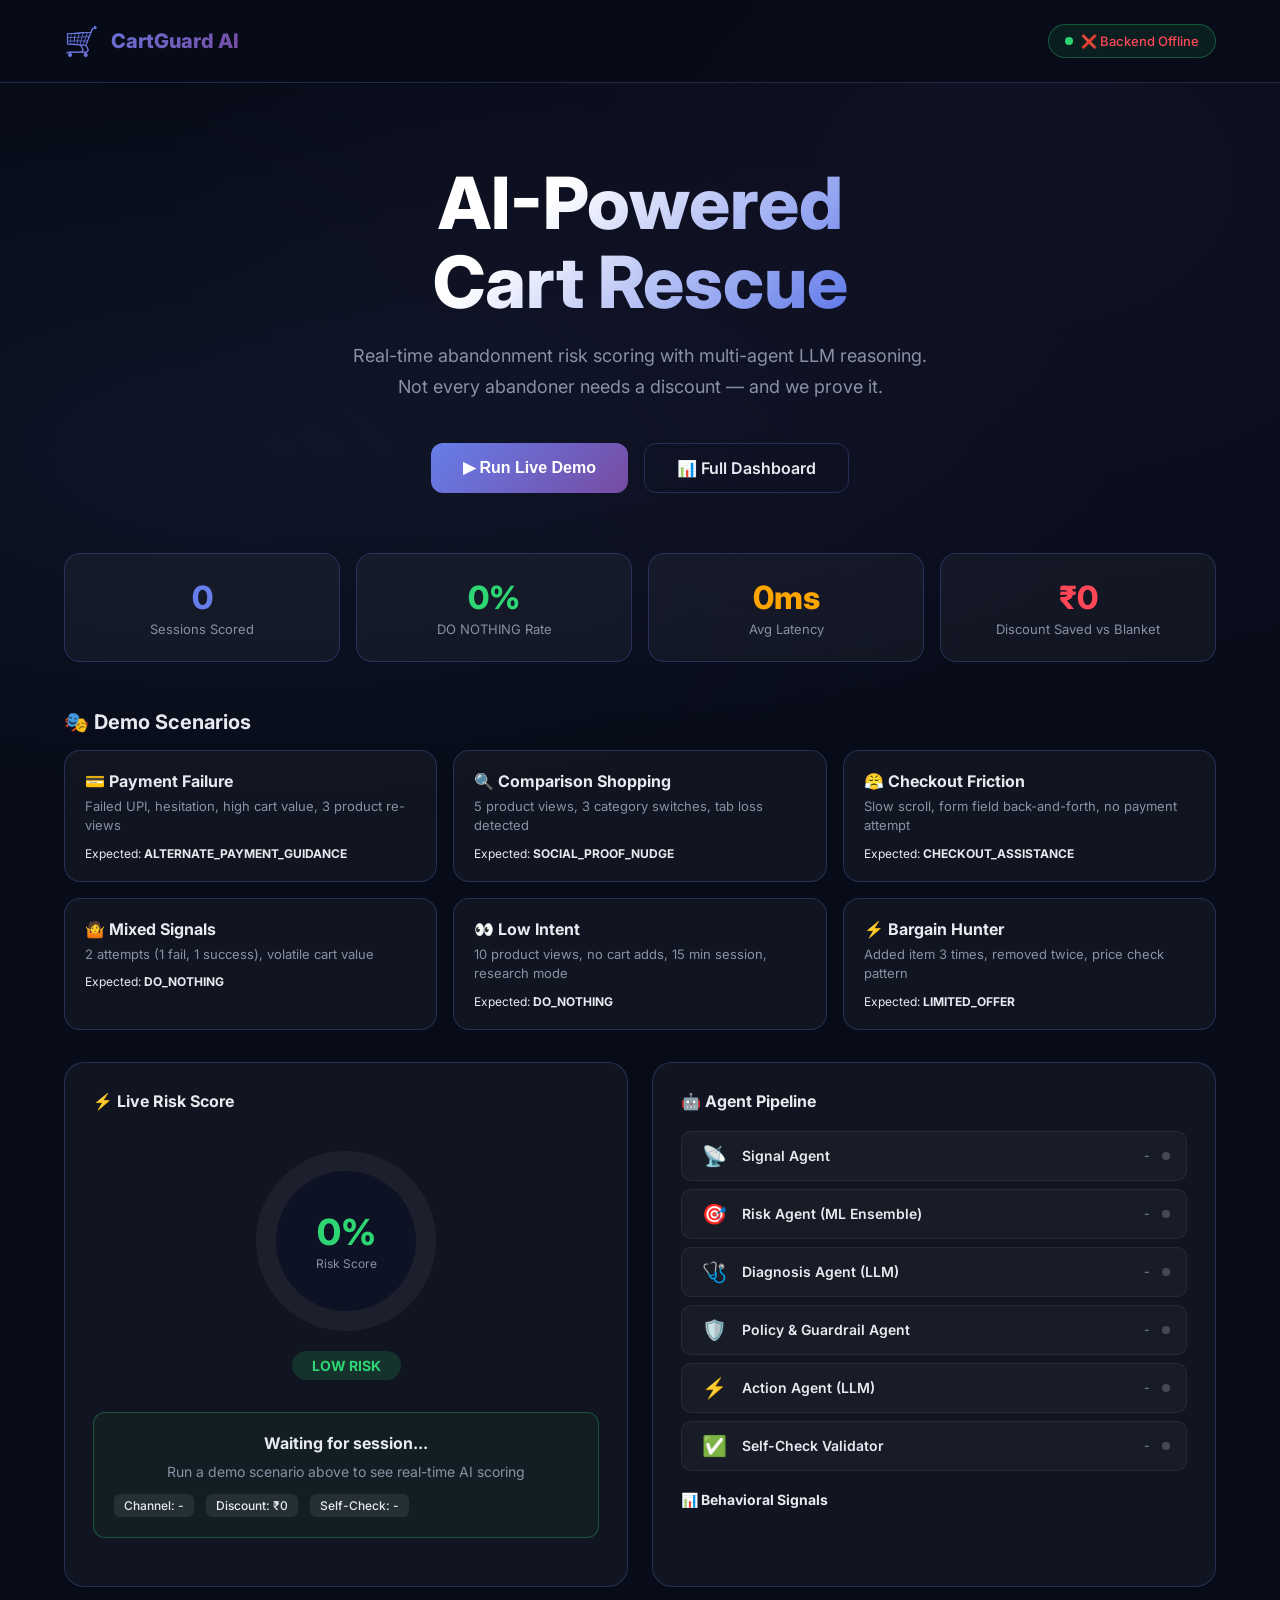
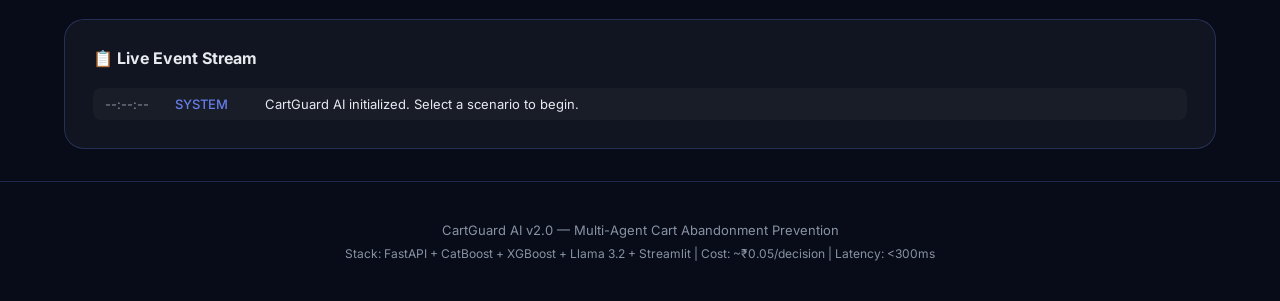
==== frontend/index.html @ f3413287 "basic push" ====
<!DOCTYPE html>
<html lang="en">
<head>
  <meta charset="UTF-8" />
  <meta name="viewport" content="width=device-width, initial-scale=1.0" />
  <title>CartGuard AI — Browser SDK Demo</title>
  <meta name="description" content="CartGuard AI real-time cart abandonment prevention with behavioral tracking" />
  <link href="https://fonts.googleapis.com/css2?family=Inter:wght@300;400;500;600;700;800&display=swap" rel="stylesheet" />
  <style>
    *, *::before, *::after { box-sizing: border-box; margin: 0; padding: 0; }

    :root {
      --bg-dark: #080c18;
      --bg-card: rgba(255,255,255,0.04);
      --border: rgba(102,126,234,0.25);
      --primary: #667eea;
      --secondary: #764ba2;
      --success: #2ed573;
      --warning: #ffa502;
      --danger: #ff4757;
      --text: #e8eaf0;
      --text-muted: #8892a4;
    }

    body {
      font-family: 'Inter', sans-serif;
      background: var(--bg-dark);
      color: var(--text);
      min-height: 100vh;
      overflow-x: hidden;
    }

    /* Animated gradient background */
    body::before {
      content: '';
      position: fixed; top: 0; left: 0; right: 0; bottom: 0;
      background: radial-gradient(ellipse at 20% 50%, rgba(102,126,234,0.08) 0%, transparent 60%),
                  radial-gradient(ellipse at 80% 20%, rgba(118,75,162,0.08) 0%, transparent 60%);
      pointer-events: none; z-index: 0;
    }

    .container { max-width: 1200px; margin: 0 auto; padding: 0 24px; position: relative; z-index: 1; }

    /* Header */
    header {
      padding: 24px 0;
      border-bottom: 1px solid var(--border);
      backdrop-filter: blur(10px);
      position: sticky; top: 0; z-index: 100;
      background: rgba(8,12,24,0.9);
    }
    .header-inner {
      display: flex; align-items: center; justify-content: space-between;
    }
    .logo {
      display: flex; align-items: center; gap: 12px;
      font-size: 20px; font-weight: 800;
      background: linear-gradient(135deg, var(--primary), var(--secondary));
      -webkit-background-clip: text; -webkit-text-fill-color: transparent;
    }
    .logo-icon { font-size: 28px; }
    .status-badge {
      display: flex; align-items: center; gap: 8px;
      padding: 8px 16px; border-radius: 20px;
      background: rgba(46,213,115,0.1); border: 1px solid rgba(46,213,115,0.3);
      font-size: 13px; color: var(--success); font-weight: 500;
    }
    .status-dot {
      width: 8px; height: 8px; border-radius: 50%;
      background: var(--success);
      animation: pulse 2s infinite;
    }
    @keyframes pulse {
      0%, 100% { opacity: 1; transform: scale(1); }
      50% { opacity: 0.5; transform: scale(1.3); }
    }

    /* Hero */
    .hero {
      text-align: center; padding: 80px 0 60px;
    }
    .hero h1 {
      font-size: clamp(36px, 6vw, 72px);
      font-weight: 800; line-height: 1.1;
      background: linear-gradient(135deg, #fff 40%, var(--primary) 70%, var(--secondary));
      -webkit-background-clip: text; -webkit-text-fill-color: transparent;
      margin-bottom: 20px;
    }
    .hero p {
      font-size: 18px; color: var(--text-muted);
      max-width: 600px; margin: 0 auto 40px; line-height: 1.7;
    }
    .hero-cta {
      display: flex; gap: 16px; justify-content: center; flex-wrap: wrap;
    }
    .btn-primary {
      padding: 14px 32px; border-radius: 12px; border: none; cursor: pointer;
      background: linear-gradient(135deg, var(--primary), var(--secondary));
      color: white; font-size: 16px; font-weight: 600;
      transition: all 0.3s; text-decoration: none; display: inline-flex; align-items: center; gap: 8px;
    }
    .btn-primary:hover { transform: translateY(-2px); box-shadow: 0 12px 40px rgba(102,126,234,0.4); }
    .btn-secondary {
      padding: 14px 32px; border-radius: 12px;
      border: 1px solid var(--border); background: transparent;
      color: var(--text); font-size: 16px; font-weight: 600; cursor: pointer;
      transition: all 0.3s; text-decoration: none; display: inline-flex; align-items: center; gap: 8px;
    }
    .btn-secondary:hover { border-color: var(--primary); background: rgba(102,126,234,0.1); }

    /* Stats row */
    .stats-row {
      display: grid; grid-template-columns: repeat(4, 1fr); gap: 16px;
      margin-bottom: 48px;
    }
    .stat-card {
      background: var(--bg-card); border: 1px solid var(--border);
      border-radius: 16px; padding: 24px; text-align: center;
      transition: all 0.3s;
    }
    .stat-card:hover { border-color: var(--primary); transform: translateY(-4px); }
    .stat-value { font-size: 32px; font-weight: 800; margin-bottom: 4px; }
    .stat-label { font-size: 13px; color: var(--text-muted); }
    .stat-primary { color: var(--primary); }
    .stat-success { color: var(--success); }
    .stat-warning { color: var(--warning); }
    .stat-danger { color: var(--danger); }

    /* Main grid */
    .main-grid {
      display: grid; grid-template-columns: 1fr 1fr; gap: 24px;
      margin-bottom: 32px;
    }

    /* Card */
    .card {
      background: var(--bg-card); border: 1px solid var(--border);
      border-radius: 20px; padding: 28px;
    }
    .card-title {
      font-size: 16px; font-weight: 700; margin-bottom: 20px;
      display: flex; align-items: center; gap: 8px;
    }

    /* Session simulator */
    .sim-controls { display: flex; flex-direction: column; gap: 14px; }
    .sim-row { display: flex; align-items: center; gap: 12px; }
    .sim-label { font-size: 13px; color: var(--text-muted); min-width: 160px; }
    .sim-input {
      flex: 1; padding: 8px 12px; border-radius: 8px;
      background: rgba(255,255,255,0.06); border: 1px solid var(--border);
      color: var(--text); font-size: 14px; outline: none;
      transition: border-color 0.2s;
    }
    .sim-input:focus { border-color: var(--primary); }
    .sim-slider { flex: 1; accent-color: var(--primary); }

    /* Risk gauge */
    .risk-gauge-container { text-align: center; padding: 20px 0; }
    .gauge-ring {
      width: 180px; height: 180px; border-radius: 50%;
      background: conic-gradient(var(--primary) 0% var(--risk-pct, 0%), rgba(255,255,255,0.05) var(--risk-pct, 0%) 100%);
      display: flex; align-items: center; justify-content: center;
      margin: 0 auto 20px;
      transition: all 0.6s ease;
      position: relative;
    }
    .gauge-inner {
      width: 140px; height: 140px; border-radius: 50%;
      background: #0d1224;
      display: flex; flex-direction: column; align-items: center; justify-content: center;
    }
    .gauge-value { font-size: 36px; font-weight: 800; }
    .gauge-label { font-size: 12px; color: var(--text-muted); margin-top: 2px; }
    .risk-level-badge {
      display: inline-block; padding: 6px 20px; border-radius: 20px;
      font-weight: 700; font-size: 14px; margin-bottom: 16px;
    }

    /* Action card */
    .action-card {
      border-radius: 12px; padding: 20px; margin-top: 16px;
      border: 1px solid;
      transition: all 0.4s;
    }
    .action-title { font-weight: 700; font-size: 16px; margin-bottom: 8px; }
    .action-message {
      font-size: 14px; color: var(--text-muted); line-height: 1.5;
      margin-bottom: 12px;
    }
    .action-meta { display: flex; gap: 12px; flex-wrap: wrap; }
    .tag {
      padding: 4px 10px; border-radius: 6px;
      background: rgba(255,255,255,0.08);
      font-size: 12px; font-weight: 500;
    }

    /* Agent pipeline */
    .pipeline { display: flex; flex-direction: column; gap: 8px; }
    .agent-step {
      display: flex; align-items: center; gap: 12px; padding: 12px 16px;
      border-radius: 10px; background: rgba(255,255,255,0.03);
      border: 1px solid rgba(255,255,255,0.06);
      transition: all 0.3s;
    }
    .agent-step.active { border-color: var(--primary); background: rgba(102,126,234,0.08); }
    .agent-step.done { border-color: rgba(46,213,115,0.3); background: rgba(46,213,115,0.05); }
    .agent-icon { font-size: 20px; width: 32px; text-align: center; }
    .agent-name { font-weight: 600; font-size: 14px; flex: 1; }
    .agent-latency { font-size: 12px; color: var(--text-muted); }
    .agent-status { width: 8px; height: 8px; border-radius: 50%; background: rgba(255,255,255,0.2); }
    .agent-status.active { background: var(--warning); animation: pulse 0.8s infinite; }
    .agent-status.done { background: var(--success); }

    /* Signals grid */
    .signals-grid { display: grid; grid-template-columns: 1fr 1fr; gap: 12px; }
    .signal-item { }
    .signal-name { font-size: 12px; color: var(--text-muted); margin-bottom: 4px; }
    .signal-bar-bg { height: 6px; border-radius: 3px; background: rgba(255,255,255,0.06); }
    .signal-bar { height: 6px; border-radius: 3px; transition: width 0.6s ease; }
    .signal-value { font-size: 12px; font-weight: 600; margin-top: 3px; text-align: right; }

    /* Live events */
    .events-list { max-height: 200px; overflow-y: auto; display: flex; flex-direction: column; gap: 6px; }
    .event-item {
      display: flex; gap: 10px; padding: 8px 12px;
      border-radius: 8px; background: rgba(255,255,255,0.03);
      font-size: 13px; animation: slideIn 0.3s ease;
    }
    @keyframes slideIn { from { opacity: 0; transform: translateX(-10px); } to { opacity: 1; } }
    .event-time { color: var(--text-muted); min-width: 60px; }
    .event-type { color: var(--primary); font-weight: 500; min-width: 80px; }

    /* Architecture diagram */
    .arch-diagram { background: rgba(255,255,255,0.02); border-radius: 12px; padding: 20px; }
    .arch-flow { display: flex; flex-direction: column; gap: 4px; }
    .arch-step {
      display: flex; align-items: center; gap: 8px;
      padding: 8px 12px; border-radius: 8px;
      font-size: 13px;
    }
    .arch-arrow { color: var(--primary); font-weight: 700; }

    /* Scenarios */
    .scenarios-grid { display: grid; grid-template-columns: repeat(3, 1fr); gap: 16px; margin-bottom: 32px; }
    .scenario-card {
      background: var(--bg-card); border: 1px solid var(--border);
      border-radius: 16px; padding: 20px; cursor: pointer;
      transition: all 0.3s;
    }
    .scenario-card:hover { border-color: var(--primary); transform: translateY(-4px); }
    .scenario-card.selected { border-color: var(--primary); background: rgba(102,126,234,0.1); }
    .scenario-name { font-weight: 700; margin-bottom: 6px; }
    .scenario-desc { font-size: 13px; color: var(--text-muted); line-height: 1.5; }
    .scenario-expected { margin-top: 10px; font-size: 12px; }

    /* Footer */
    footer {
      text-align: center; padding: 40px 0;
      color: var(--text-muted); font-size: 13px;
      border-top: 1px solid var(--border);
    }

    @media (max-width: 768px) {
      .main-grid { grid-template-columns: 1fr; }
      .stats-row { grid-template-columns: repeat(2, 1fr); }
      .scenarios-grid { grid-template-columns: 1fr; }
    }
  </style>
</head>
<body>

<header>
  <div class="container">
    <div class="header-inner">
      <div class="logo">
        <span class="logo-icon">🛒</span>
        CartGuard AI
      </div>
      <div class="status-badge">
        <div class="status-dot"></div>
        <span id="connectionStatus">Connecting...</span>
      </div>
    </div>
  </div>
</header>

<main class="container">

  <!-- Hero -->
  <section class="hero">
    <h1>AI-Powered<br/>Cart Rescue</h1>
    <p>Real-time abandonment risk scoring with multi-agent LLM reasoning. Not every abandoner needs a discount — and we prove it.</p>
    <div class="hero-cta">
      <button class="btn-primary" onclick="runScenario('payment_failure')">
        ▶ Run Live Demo
      </button>
      <a href="http://localhost:8501" class="btn-secondary" target="_blank">
        📊 Full Dashboard
      </a>
    </div>
  </section>

  <!-- Stats -->
  <div class="stats-row">
    <div class="stat-card">
      <div class="stat-value stat-primary" id="statTotalSessions">0</div>
      <div class="stat-label">Sessions Scored</div>
    </div>
    <div class="stat-card">
      <div class="stat-value stat-success" id="statDoNothing">0%</div>
      <div class="stat-label">DO NOTHING Rate</div>
    </div>
    <div class="stat-card">
      <div class="stat-value stat-warning" id="statAvgLatency">0ms</div>
      <div class="stat-label">Avg Latency</div>
    </div>
    <div class="stat-card">
      <div class="stat-value stat-danger" id="statDiscountSaved">₹0</div>
      <div class="stat-label">Discount Saved vs Blanket</div>
    </div>
  </div>

  <!-- Scenarios -->
  <h2 style="font-size:20px;font-weight:700;margin-bottom:16px;">🎭 Demo Scenarios</h2>
  <div class="scenarios-grid">
    <div class="scenario-card" onclick="runScenario('payment_failure')" id="sc_payment_failure">
      <div class="scenario-name">💳 Payment Failure</div>
      <div class="scenario-desc">Failed UPI, hesitation, high cart value, 3 product re-views</div>
      <div class="scenario-expected">Expected: <strong>ALTERNATE_PAYMENT_GUIDANCE</strong></div>
    </div>
    <div class="scenario-card" onclick="runScenario('comparison_shopping')" id="sc_comparison_shopping">
      <div class="scenario-name">🔍 Comparison Shopping</div>
      <div class="scenario-desc">5 product views, 3 category switches, tab loss detected</div>
      <div class="scenario-expected">Expected: <strong>SOCIAL_PROOF_NUDGE</strong></div>
    </div>
    <div class="scenario-card" onclick="runScenario('friction_abandonment')" id="sc_friction_abandonment">
      <div class="scenario-name">😤 Checkout Friction</div>
      <div class="scenario-desc">Slow scroll, form field back-and-forth, no payment attempt</div>
      <div class="scenario-expected">Expected: <strong>CHECKOUT_ASSISTANCE</strong></div>
    </div>
    <div class="scenario-card" onclick="runScenario('mixed_signals')" id="sc_mixed_signals">
      <div class="scenario-name">🤷 Mixed Signals</div>
      <div class="scenario-desc">2 attempts (1 fail, 1 success), volatile cart value</div>
      <div class="scenario-expected">Expected: <strong>DO_NOTHING</strong></div>
    </div>
    <div class="scenario-card" onclick="runScenario('low_intent')" id="sc_low_intent">
      <div class="scenario-name">👀 Low Intent</div>
      <div class="scenario-desc">10 product views, no cart adds, 15 min session, research mode</div>
      <div class="scenario-expected">Expected: <strong>DO_NOTHING</strong></div>
    </div>
    <div class="scenario-card" onclick="runScenario('urgent_bargain_hunter')" id="sc_urgent_bargain_hunter">
      <div class="scenario-name">⚡ Bargain Hunter</div>
      <div class="scenario-desc">Added item 3 times, removed twice, price check pattern</div>
      <div class="scenario-expected">Expected: <strong>LIMITED_OFFER</strong></div>
    </div>
  </div>

  <!-- Main grid -->
  <div class="main-grid">

    <!-- Left: Risk Score -->
    <div class="card">
      <div class="card-title">⚡ Live Risk Score</div>
      <div class="risk-gauge-container">
        <div class="gauge-ring" id="gaugeRing" style="--risk-pct: 0%">
          <div class="gauge-inner">
            <div class="gauge-value" id="gaugeValue" style="color:#2ed573">0%</div>
            <div class="gauge-label">Risk Score</div>
          </div>
        </div>
        <div class="risk-level-badge" id="riskBadge" style="background:rgba(46,213,115,0.15);border-color:rgba(46,213,115,0.4);color:#2ed573">
          LOW RISK
        </div>
        
        <!-- Action result -->
        <div class="action-card" id="actionCard" style="border-color:rgba(46,213,115,0.3);background:rgba(46,213,115,0.05);">
          <div class="action-title" id="actionType">Waiting for session...</div>
          <div class="action-message" id="actionMessage">Run a demo scenario above to see real-time AI scoring</div>
          <div class="action-meta">
            <span class="tag" id="actionChannel">Channel: -</span>
            <span class="tag" id="actionDiscount">Discount: ₹0</span>
            <span class="tag" id="actionSelfCheck">Self-Check: -</span>
          </div>
        </div>
      </div>
    </div>

    <!-- Right: Agent Pipeline -->
    <div class="card">
      <div class="card-title">🤖 Agent Pipeline</div>
      <div class="pipeline" id="agentPipeline">
        <div class="agent-step" id="step_signal">
          <div class="agent-icon">📡</div>
          <div class="agent-name">Signal Agent</div>
          <div class="agent-latency" id="lat_signal">-</div>
          <div class="agent-status" id="status_signal"></div>
        </div>
        <div class="agent-step" id="step_risk">
          <div class="agent-icon">🎯</div>
          <div class="agent-name">Risk Agent (ML Ensemble)</div>
          <div class="agent-latency" id="lat_risk">-</div>
          <div class="agent-status" id="status_risk"></div>
        </div>
        <div class="agent-step" id="step_diagnosis">
          <div class="agent-icon">🩺</div>
          <div class="agent-name">Diagnosis Agent (LLM)</div>
          <div class="agent-latency" id="lat_diagnosis">-</div>
          <div class="agent-status" id="status_diagnosis"></div>
        </div>
        <div class="agent-step" id="step_policy">
          <div class="agent-icon">🛡️</div>
          <div class="agent-name">Policy & Guardrail Agent</div>
          <div class="agent-latency" id="lat_policy">-</div>
          <div class="agent-status" id="status_policy"></div>
        </div>
        <div class="agent-step" id="step_action">
          <div class="agent-icon">⚡</div>
          <div class="agent-name">Action Agent (LLM)</div>
          <div class="agent-latency" id="lat_action">-</div>
          <div class="agent-status" id="status_action"></div>
        </div>
        <div class="agent-step" id="step_selfcheck">
          <div class="agent-icon">✅</div>
          <div class="agent-name">Self-Check Validator</div>
          <div class="agent-latency" id="lat_selfcheck">-</div>
          <div class="agent-status" id="status_selfcheck"></div>
        </div>
      </div>

      <div style="margin-top:20px;">
        <div class="card-title" style="font-size:14px;">📊 Behavioral Signals</div>
        <div class="signals-grid" id="signalsGrid">
          <!-- Populated by JS -->
        </div>
      </div>
    </div>

  </div>

  <!-- Live Events Log -->
  <div class="card" style="margin-bottom:32px;">
    <div class="card-title">📋 Live Event Stream</div>
    <div class="events-list" id="eventsList">
      <div class="event-item">
        <span class="event-time">--:--:--</span>
        <span class="event-type">SYSTEM</span>
        <span>CartGuard AI initialized. Select a scenario to begin.</span>
      </div>
    </div>
  </div>

</main>

<footer>
  <div class="container">
    <p>CartGuard AI v2.0 — Multi-Agent Cart Abandonment Prevention</p>
    <p style="margin-top:8px;font-size:12px;">
      Stack: FastAPI + CatBoost + XGBoost + Llama 3.2 + Streamlit | Cost: ~₹0.05/decision | Latency: &lt;300ms
    </p>
  </div>
</footer>

<script>
const API_BASE = 'http://localhost:8000';
let totalSessions = 0, doNothingCount = 0, totalLatency = 0, discountSaved = 0;

// Connection check
async function checkConnection() {
  try {
    const r = await fetch(`${API_BASE}/health`, { signal: AbortSignal.timeout(3000) });
    if (r.ok) {
      document.getElementById('connectionStatus').textContent = '✅ Backend Connected';
    }
  } catch {
    document.getElementById('connectionStatus').textContent = '❌ Backend Offline';
    document.getElementById('connectionStatus').style.color = '#ff4757';
  }
}
checkConnection();

// Scenario runner
async function runScenario(name) {
  // Highlight selected
  document.querySelectorAll('.scenario-card').forEach(c => c.classList.remove('selected'));
  const card = document.getElementById(`sc_${name}`);
  if (card) card.classList.add('selected');

  logEvent('SCENARIO', `Starting: ${name}`);
  resetPipeline();

  try {
    // Animate pipeline steps
    const agents = ['signal', 'risk', 'diagnosis', 'policy', 'action', 'selfcheck'];
    
    // Start all as "loading"
    agents.forEach(a => setAgentStatus(a, 'active'));

    const start = Date.now();
    const res = await fetch(`${API_BASE}/api/v1/demo/run/${name}`, { method: 'POST' });
    const data = await res.json();
    const elapsed = Date.now() - start;

    const result = data.result;
    
    // Update agent statuses with latencies
    const agentLatencies = result?.metrics?.agent_latencies || {};
    const agentMap = {
      signal: 'SignalAgent',
      risk: 'RiskAgent',
      diagnosis: 'DiagnosisAgent',
      policy: 'PolicyAgent',
      action: 'ActionAgent',
      selfcheck: 'SelfCheckAgent',
    };
    agents.forEach(a => {
      const lat = agentLatencies[agentMap[a]];
      document.getElementById(`lat_${a}`).textContent = lat ? `${lat.toFixed(0)}ms` : '~';
      setAgentStatus(a, 'done');
    });

    // Update risk gauge
    const riskScore = result.risk_score || 0;
    updateRiskGauge(riskScore, result.risk_level);

    // Update action
    const action = result.action || {};
    updateActionCard(action, result);

    // Update signals
    updateSignals(result.signals || {});

    // Update stats
    totalSessions++;
    totalLatency = (totalLatency * (totalSessions - 1) + elapsed) / totalSessions;
    if (action.action_type === 'DO_NOTHING') doNothingCount++;
    const blanket = (result.signals?.cart_value || 1000) * 0.10;
    const actual = action.discount_amount || 0;
    discountSaved += blanket - actual;

    document.getElementById('statTotalSessions').textContent = totalSessions;
    document.getElementById('statDoNothing').textContent = `${Math.round(doNothingCount/totalSessions*100)}%`;
    document.getElementById('statAvgLatency').textContent = `${Math.round(totalLatency)}ms`;
    document.getElementById('statDiscountSaved').textContent = `₹${Math.round(discountSaved)}`;

    logEvent('RESULT', `${result.risk_level} risk | ${result.diagnosis?.root_cause} | → ${action.action_type}`);

  } catch (err) {
    logEvent('ERROR', `Backend not responding: ${err.message}`);
    document.getElementById('actionType').textContent = '❌ Backend Offline';
    document.getElementById('actionMessage').textContent = 'Start the backend: cd backend && python main.py';
  }
}

function updateRiskGauge(score, level) {
  const pct = Math.round(score * 100);
  const el = document.getElementById('gaugeRing');
  const valEl = document.getElementById('gaugeValue');
  const badgeEl = document.getElementById('riskBadge');
  
  const colors = { HIGH: '#ff4757', MEDIUM: '#ffa502', LOW: '#2ed573' };
  const color = colors[level] || '#667eea';
  
  el.style.background = `conic-gradient(${color} 0% ${pct}%, rgba(255,255,255,0.05) ${pct}% 100%)`;
  valEl.textContent = `${pct}%`;
  valEl.style.color = color;
  
  badgeEl.textContent = `${level} RISK`;
  badgeEl.style.color = color;
  badgeEl.style.background = `${color}1a`;
  badgeEl.style.borderColor = `${color}66`;
}

function updateActionCard(action, result) {
  const actionColors = {
    DO_NOTHING: { bg: 'rgba(99,110,114,0.1)', border: 'rgba(99,110,114,0.3)', text: '#636e72' },
    ALTERNATE_PAYMENT_GUIDANCE: { bg: 'rgba(9,132,227,0.1)', border: 'rgba(9,132,227,0.4)', text: '#0984e3' },
    SOCIAL_PROOF_NUDGE: { bg: 'rgba(108,92,231,0.1)', border: 'rgba(108,92,231,0.4)', text: '#6c5ce7' },
    CHECKOUT_ASSISTANCE: { bg: 'rgba(0,184,148,0.1)', border: 'rgba(0,184,148,0.4)', text: '#00b894' },
    LIMITED_OFFER: { bg: 'rgba(225,112,85,0.1)', border: 'rgba(225,112,85,0.4)', text: '#e17055' },
  };
  
  const style = actionColors[action.action_type] || actionColors.DO_NOTHING;
  const card = document.getElementById('actionCard');
  card.style.background = style.bg;
  card.style.borderColor = style.border;
  
  document.getElementById('actionType').textContent = action.action_type || 'DO_NOTHING';
  document.getElementById('actionType').style.color = style.text;
  document.getElementById('actionMessage').textContent = action.message || 
    (action.action_type === 'DO_NOTHING' ? '🚫 No action — this session has low uplift probability.' : '');
  document.getElementById('actionChannel').textContent = `Channel: ${action.channel || 'N/A'}`;
  document.getElementById('actionDiscount').textContent = `Discount: ₹${action.discount_amount || 0}`;
  
  const sc = result.self_check?.status;
  document.getElementById('actionSelfCheck').textContent = `Self-Check: ${sc || '?'}`;
  document.getElementById('actionSelfCheck').style.color = sc === 'PASSED' ? '#2ed573' : '#ff4757';
}

function updateSignals(signals) {
  const signalDefs = [
    { key: 'hesitation_score', label: 'Hesitation', color: '#ff4757' },
    { key: 'price_sensitivity', label: 'Price Sensitivity', color: '#ffa502' },
    { key: 'funnel_friction', label: 'Funnel Friction', color: '#fd9644' },
    { key: 'comparison_intent', label: 'Comparison Intent', color: '#a55eea' },
    { key: 'urgency_score', label: 'Urgency', color: '#2ed573' },
    { key: 'payment_risk', label: 'Payment Risk', color: '#fc5c65' },
  ];
  
  const grid = document.getElementById('signalsGrid');
  grid.innerHTML = signalDefs.map(s => {
    const val = signals[s.key] || 0;
    const pct = (val * 100).toFixed(1);
    return `
      <div class="signal-item">
        <div class="signal-name">${s.label}</div>
        <div class="signal-bar-bg">
          <div class="signal-bar" style="width:${pct}%;background:${s.color}"></div>
        </div>
        <div class="signal-value" style="color:${s.color}">${pct}%</div>
      </div>
    `;
  }).join('');
}

function setAgentStatus(agent, status) {
  const step = document.getElementById(`step_${agent}`);
  const dot = document.getElementById(`status_${agent}`);
  step.className = `agent-step ${status}`;
  dot.className = `agent-status ${status}`;
}

function resetPipeline() {
  ['signal','risk','diagnosis','policy','action','selfcheck'].forEach(a => {
    setAgentStatus(a, '');
    document.getElementById(`lat_${a}`).textContent = '-';
  });
}

function logEvent(type, message) {
  const list = document.getElementById('eventsList');
  const now = new Date().toTimeString().slice(0,8);
  const item = document.createElement('div');
  item.className = 'event-item';
  item.innerHTML = `<span class="event-time">${now}</span><span class="event-type">${type}</span><span>${message}</span>`;
  list.insertBefore(item, list.firstChild);
  if (list.children.length > 20) list.removeChild(list.lastChild);
}
</script>
</body>
</html>
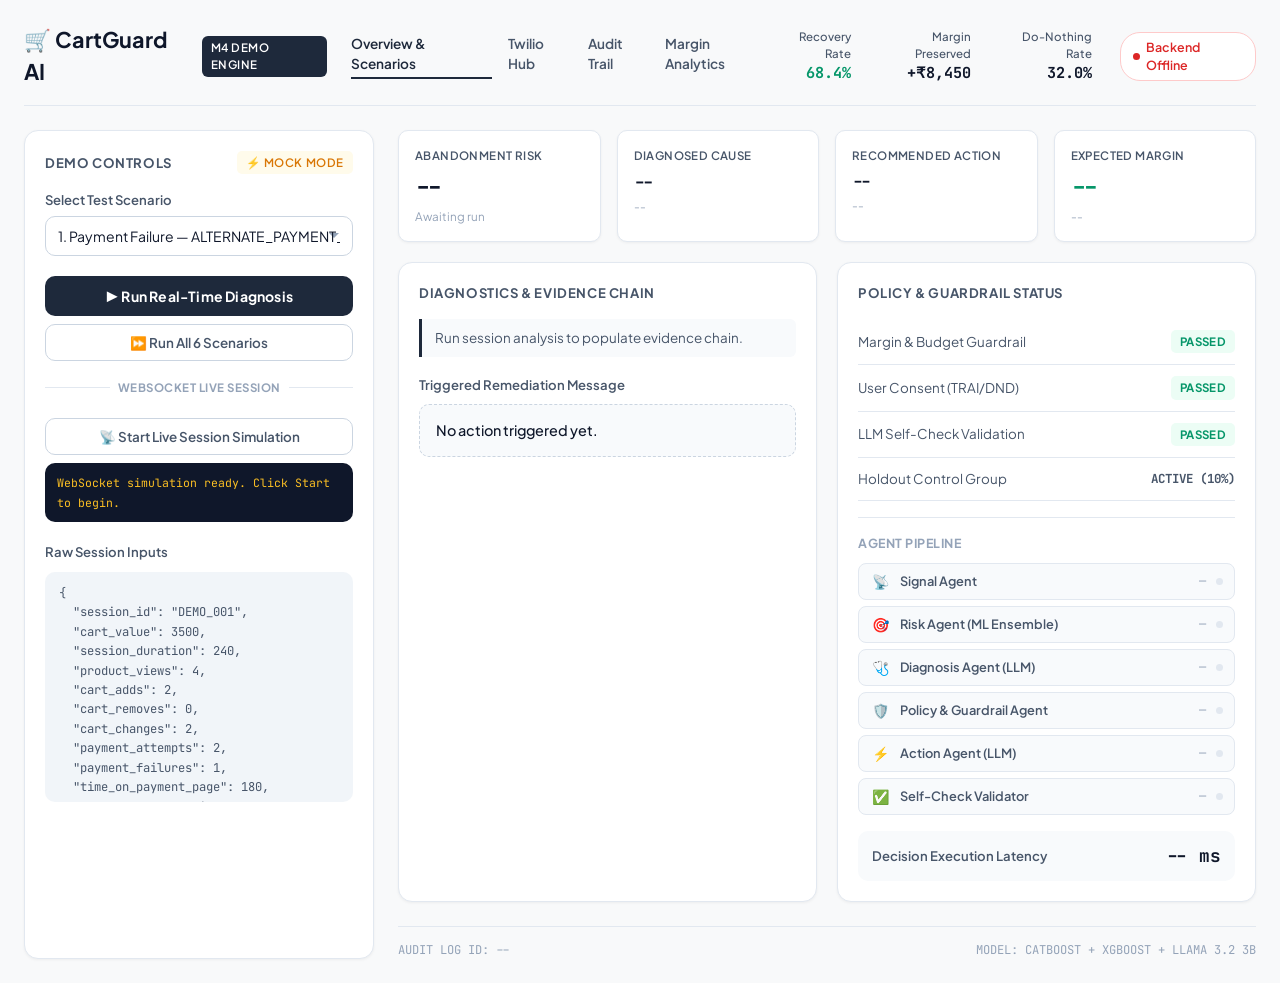
==== commit cbe9ce1a: "5 update" ====
--- a/frontend/index.html
+++ b/frontend/index.html
@@ -1,651 +1,1329 @@
 <!DOCTYPE html>
 <html lang="en">
 <head>
-  <meta charset="UTF-8" />
-  <meta name="viewport" content="width=device-width, initial-scale=1.0" />
-  <title>CartGuard AI — Browser SDK Demo</title>
-  <meta name="description" content="CartGuard AI real-time cart abandonment prevention with behavioral tracking" />
-  <link href="https://fonts.googleapis.com/css2?family=Inter:wght@300;400;500;600;700;800&display=swap" rel="stylesheet" />
-  <style>
-    *, *::before, *::after { box-sizing: border-box; margin: 0; padding: 0; }
-
-    :root {
-      --bg-dark: #080c18;
-      --bg-card: rgba(255,255,255,0.04);
-      --border: rgba(102,126,234,0.25);
-      --primary: #667eea;
-      --secondary: #764ba2;
-      --success: #2ed573;
-      --warning: #ffa502;
-      --danger: #ff4757;
-      --text: #e8eaf0;
-      --text-muted: #8892a4;
-    }
-
-    body {
-      font-family: 'Inter', sans-serif;
-      background: var(--bg-dark);
-      color: var(--text);
-      min-height: 100vh;
-      overflow-x: hidden;
-    }
-
-    /* Animated gradient background */
-    body::before {
-      content: '';
-      position: fixed; top: 0; left: 0; right: 0; bottom: 0;
-      background: radial-gradient(ellipse at 20% 50%, rgba(102,126,234,0.08) 0%, transparent 60%),
-                  radial-gradient(ellipse at 80% 20%, rgba(118,75,162,0.08) 0%, transparent 60%);
-      pointer-events: none; z-index: 0;
-    }
-
-    .container { max-width: 1200px; margin: 0 auto; padding: 0 24px; position: relative; z-index: 1; }
-
-    /* Header */
-    header {
-      padding: 24px 0;
-      border-bottom: 1px solid var(--border);
-      backdrop-filter: blur(10px);
-      position: sticky; top: 0; z-index: 100;
-      background: rgba(8,12,24,0.9);
-    }
-    .header-inner {
-      display: flex; align-items: center; justify-content: space-between;
-    }
-    .logo {
-      display: flex; align-items: center; gap: 12px;
-      font-size: 20px; font-weight: 800;
-      background: linear-gradient(135deg, var(--primary), var(--secondary));
-      -webkit-background-clip: text; -webkit-text-fill-color: transparent;
-    }
-    .logo-icon { font-size: 28px; }
-    .status-badge {
-      display: flex; align-items: center; gap: 8px;
-      padding: 8px 16px; border-radius: 20px;
-      background: rgba(46,213,115,0.1); border: 1px solid rgba(46,213,115,0.3);
-      font-size: 13px; color: var(--success); font-weight: 500;
-    }
-    .status-dot {
-      width: 8px; height: 8px; border-radius: 50%;
-      background: var(--success);
-      animation: pulse 2s infinite;
-    }
-    @keyframes pulse {
-      0%, 100% { opacity: 1; transform: scale(1); }
-      50% { opacity: 0.5; transform: scale(1.3); }
-    }
-
-    /* Hero */
-    .hero {
-      text-align: center; padding: 80px 0 60px;
-    }
-    .hero h1 {
-      font-size: clamp(36px, 6vw, 72px);
-      font-weight: 800; line-height: 1.1;
-      background: linear-gradient(135deg, #fff 40%, var(--primary) 70%, var(--secondary));
-      -webkit-background-clip: text; -webkit-text-fill-color: transparent;
-      margin-bottom: 20px;
-    }
-    .hero p {
-      font-size: 18px; color: var(--text-muted);
-      max-width: 600px; margin: 0 auto 40px; line-height: 1.7;
-    }
-    .hero-cta {
-      display: flex; gap: 16px; justify-content: center; flex-wrap: wrap;
-    }
-    .btn-primary {
-      padding: 14px 32px; border-radius: 12px; border: none; cursor: pointer;
-      background: linear-gradient(135deg, var(--primary), var(--secondary));
-      color: white; font-size: 16px; font-weight: 600;
-      transition: all 0.3s; text-decoration: none; display: inline-flex; align-items: center; gap: 8px;
-    }
-    .btn-primary:hover { transform: translateY(-2px); box-shadow: 0 12px 40px rgba(102,126,234,0.4); }
-    .btn-secondary {
-      padding: 14px 32px; border-radius: 12px;
-      border: 1px solid var(--border); background: transparent;
-      color: var(--text); font-size: 16px; font-weight: 600; cursor: pointer;
-      transition: all 0.3s; text-decoration: none; display: inline-flex; align-items: center; gap: 8px;
-    }
-    .btn-secondary:hover { border-color: var(--primary); background: rgba(102,126,234,0.1); }
-
-    /* Stats row */
-    .stats-row {
-      display: grid; grid-template-columns: repeat(4, 1fr); gap: 16px;
-      margin-bottom: 48px;
-    }
-    .stat-card {
-      background: var(--bg-card); border: 1px solid var(--border);
-      border-radius: 16px; padding: 24px; text-align: center;
-      transition: all 0.3s;
-    }
-    .stat-card:hover { border-color: var(--primary); transform: translateY(-4px); }
-    .stat-value { font-size: 32px; font-weight: 800; margin-bottom: 4px; }
-    .stat-label { font-size: 13px; color: var(--text-muted); }
-    .stat-primary { color: var(--primary); }
-    .stat-success { color: var(--success); }
-    .stat-warning { color: var(--warning); }
-    .stat-danger { color: var(--danger); }
-
-    /* Main grid */
-    .main-grid {
-      display: grid; grid-template-columns: 1fr 1fr; gap: 24px;
-      margin-bottom: 32px;
-    }
-
-    /* Card */
-    .card {
-      background: var(--bg-card); border: 1px solid var(--border);
-      border-radius: 20px; padding: 28px;
-    }
-    .card-title {
-      font-size: 16px; font-weight: 700; margin-bottom: 20px;
-      display: flex; align-items: center; gap: 8px;
-    }
-
-    /* Session simulator */
-    .sim-controls { display: flex; flex-direction: column; gap: 14px; }
-    .sim-row { display: flex; align-items: center; gap: 12px; }
-    .sim-label { font-size: 13px; color: var(--text-muted); min-width: 160px; }
-    .sim-input {
-      flex: 1; padding: 8px 12px; border-radius: 8px;
-      background: rgba(255,255,255,0.06); border: 1px solid var(--border);
-      color: var(--text); font-size: 14px; outline: none;
-      transition: border-color 0.2s;
-    }
-    .sim-input:focus { border-color: var(--primary); }
-    .sim-slider { flex: 1; accent-color: var(--primary); }
-
-    /* Risk gauge */
-    .risk-gauge-container { text-align: center; padding: 20px 0; }
-    .gauge-ring {
-      width: 180px; height: 180px; border-radius: 50%;
-      background: conic-gradient(var(--primary) 0% var(--risk-pct, 0%), rgba(255,255,255,0.05) var(--risk-pct, 0%) 100%);
-      display: flex; align-items: center; justify-content: center;
-      margin: 0 auto 20px;
-      transition: all 0.6s ease;
-      position: relative;
-    }
-    .gauge-inner {
-      width: 140px; height: 140px; border-radius: 50%;
-      background: #0d1224;
-      display: flex; flex-direction: column; align-items: center; justify-content: center;
-    }
-    .gauge-value { font-size: 36px; font-weight: 800; }
-    .gauge-label { font-size: 12px; color: var(--text-muted); margin-top: 2px; }
-    .risk-level-badge {
-      display: inline-block; padding: 6px 20px; border-radius: 20px;
-      font-weight: 700; font-size: 14px; margin-bottom: 16px;
-    }
-
-    /* Action card */
-    .action-card {
-      border-radius: 12px; padding: 20px; margin-top: 16px;
-      border: 1px solid;
-      transition: all 0.4s;
-    }
-    .action-title { font-weight: 700; font-size: 16px; margin-bottom: 8px; }
-    .action-message {
-      font-size: 14px; color: var(--text-muted); line-height: 1.5;
-      margin-bottom: 12px;
-    }
-    .action-meta { display: flex; gap: 12px; flex-wrap: wrap; }
-    .tag {
-      padding: 4px 10px; border-radius: 6px;
-      background: rgba(255,255,255,0.08);
-      font-size: 12px; font-weight: 500;
-    }
-
-    /* Agent pipeline */
-    .pipeline { display: flex; flex-direction: column; gap: 8px; }
-    .agent-step {
-      display: flex; align-items: center; gap: 12px; padding: 12px 16px;
-      border-radius: 10px; background: rgba(255,255,255,0.03);
-      border: 1px solid rgba(255,255,255,0.06);
-      transition: all 0.3s;
-    }
-    .agent-step.active { border-color: var(--primary); background: rgba(102,126,234,0.08); }
-    .agent-step.done { border-color: rgba(46,213,115,0.3); background: rgba(46,213,115,0.05); }
-    .agent-icon { font-size: 20px; width: 32px; text-align: center; }
-    .agent-name { font-weight: 600; font-size: 14px; flex: 1; }
-    .agent-latency { font-size: 12px; color: var(--text-muted); }
-    .agent-status { width: 8px; height: 8px; border-radius: 50%; background: rgba(255,255,255,0.2); }
-    .agent-status.active { background: var(--warning); animation: pulse 0.8s infinite; }
-    .agent-status.done { background: var(--success); }
-
-    /* Signals grid */
-    .signals-grid { display: grid; grid-template-columns: 1fr 1fr; gap: 12px; }
-    .signal-item { }
-    .signal-name { font-size: 12px; color: var(--text-muted); margin-bottom: 4px; }
-    .signal-bar-bg { height: 6px; border-radius: 3px; background: rgba(255,255,255,0.06); }
-    .signal-bar { height: 6px; border-radius: 3px; transition: width 0.6s ease; }
-    .signal-value { font-size: 12px; font-weight: 600; margin-top: 3px; text-align: right; }
-
-    /* Live events */
-    .events-list { max-height: 200px; overflow-y: auto; display: flex; flex-direction: column; gap: 6px; }
-    .event-item {
-      display: flex; gap: 10px; padding: 8px 12px;
-      border-radius: 8px; background: rgba(255,255,255,0.03);
-      font-size: 13px; animation: slideIn 0.3s ease;
-    }
-    @keyframes slideIn { from { opacity: 0; transform: translateX(-10px); } to { opacity: 1; } }
-    .event-time { color: var(--text-muted); min-width: 60px; }
-    .event-type { color: var(--primary); font-weight: 500; min-width: 80px; }
-
-    /* Architecture diagram */
-    .arch-diagram { background: rgba(255,255,255,0.02); border-radius: 12px; padding: 20px; }
-    .arch-flow { display: flex; flex-direction: column; gap: 4px; }
-    .arch-step {
-      display: flex; align-items: center; gap: 8px;
-      padding: 8px 12px; border-radius: 8px;
-      font-size: 13px;
-    }
-    .arch-arrow { color: var(--primary); font-weight: 700; }
-
-    /* Scenarios */
-    .scenarios-grid { display: grid; grid-template-columns: repeat(3, 1fr); gap: 16px; margin-bottom: 32px; }
-    .scenario-card {
-      background: var(--bg-card); border: 1px solid var(--border);
-      border-radius: 16px; padding: 20px; cursor: pointer;
-      transition: all 0.3s;
-    }
-    .scenario-card:hover { border-color: var(--primary); transform: translateY(-4px); }
-    .scenario-card.selected { border-color: var(--primary); background: rgba(102,126,234,0.1); }
-    .scenario-name { font-weight: 700; margin-bottom: 6px; }
-    .scenario-desc { font-size: 13px; color: var(--text-muted); line-height: 1.5; }
-    .scenario-expected { margin-top: 10px; font-size: 12px; }
-
-    /* Footer */
-    footer {
-      text-align: center; padding: 40px 0;
-      color: var(--text-muted); font-size: 13px;
-      border-top: 1px solid var(--border);
-    }
-
-    @media (max-width: 768px) {
-      .main-grid { grid-template-columns: 1fr; }
-      .stats-row { grid-template-columns: repeat(2, 1fr); }
-      .scenarios-grid { grid-template-columns: 1fr; }
-    }
-  </style>
+    <meta charset="UTF-8">
+    <meta name="viewport" content="width=device-width, initial-scale=1.0">
+    <title>CartGuard AI — Abandonment Remediation Dashboard</title>
+    <meta name="description" content="CartGuard AI real-time cart abandonment prevention — M4 Demo Engine">
+
+    <!-- Google Fonts -->
+    <link rel="preconnect" href="https://fonts.googleapis.com">
+    <link rel="preconnect" href="https://fonts.gstatic.com" crossorigin>
+    <link href="https://fonts.googleapis.com/css2?family=JetBrains+Mono:wght@400;600;700&family=Plus+Jakarta+Sans:wght@400;500;600;700&display=swap" rel="stylesheet">
+
+    <style>
+        /* ── Design Tokens ─────────────────────────────── */
+        :root {
+            --bg-main:          #f8f9fa;
+            --surface-card:     #ffffff;
+            --border-subtle:    #e2e8f0;
+            --border-strong:    #cbd5e1;
+
+            --text-primary:     #0f172a;
+            --text-secondary:   #475569;
+            --text-muted:       #94a3b8;
+
+            --accent-dark:      #1e293b;
+            --accent-emerald:   #059669;
+            --accent-emerald-bg:#ecfdf5;
+            --accent-amber:     #d97706;
+            --accent-amber-bg:  #fffbeb;
+            --accent-rose:      #dc2626;
+            --accent-rose-bg:   #fef2f2;
+            --accent-blue:      #0284c7;
+            --accent-blue-bg:   #f0f9ff;
+            --accent-violet:    #7c3aed;
+            --accent-violet-bg: #f5f3ff;
+
+            --radius-md: 10px;
+            --radius-lg: 14px;
+            --shadow-sm: 0 1px 3px rgba(0,0,0,0.05);
+            --shadow-md: 0 4px 12px rgba(0,0,0,0.06);
+            --transition: all 0.22s ease;
+        }
+
+        *, *::before, *::after { box-sizing: border-box; margin: 0; padding: 0; }
+
+        body {
+            font-family: 'Plus Jakarta Sans', sans-serif;
+            background: var(--bg-main);
+            color: var(--text-primary);
+            padding: 24px;
+            line-height: 1.5;
+            min-height: 100vh;
+        }
+
+        /* ── Header ───────────────────────────────────── */
+        .dashboard-header {
+            display: flex;
+            justify-content: space-between;
+            align-items: center;
+            margin-bottom: 24px;
+            padding-bottom: 16px;
+            border-bottom: 1px solid var(--border-subtle);
+        }
+
+        .brand-title {
+            font-size: 1.35rem;
+            font-weight: 700;
+            color: var(--text-primary);
+            display: flex;
+            align-items: center;
+            gap: 10px;
+        }
+
+        .brand-badge {
+            font-size: 0.72rem;
+            font-weight: 600;
+            background: var(--accent-dark);
+            color: #fff;
+            padding: 3px 9px;
+            border-radius: 6px;
+            text-transform: uppercase;
+            letter-spacing: 0.5px;
+        }
+
+        .header-right {
+            display: flex;
+            align-items: center;
+            gap: 28px;
+        }
+
+        .header-metrics { display: flex; gap: 24px; }
+
+        .mini-stat { text-align: right; }
+        .mini-stat-label {
+            font-size: 0.72rem;
+            color: var(--text-secondary);
+            font-weight: 500;
+        }
+        .mini-stat-value {
+            font-family: 'JetBrains Mono', monospace;
+            font-size: 0.95rem;
+            font-weight: 700;
+            color: var(--text-primary);
+        }
+
+        .conn-pill {
+            display: flex;
+            align-items: center;
+            gap: 6px;
+            font-size: 0.78rem;
+            font-weight: 600;
+            padding: 5px 12px;
+            border-radius: 20px;
+            border: 1px solid var(--border-strong);
+            background: var(--surface-card);
+            color: var(--text-secondary);
+            transition: var(--transition);
+        }
+        .conn-dot {
+            width: 7px; height: 7px; border-radius: 50%;
+            background: var(--text-muted);
+            transition: var(--transition);
+        }
+        .conn-pill.online  { border-color: #bbf7d0; color: var(--accent-emerald); }
+        .conn-pill.online  .conn-dot { background: var(--accent-emerald); animation: blink 2s infinite; }
+        .conn-pill.offline { border-color: #fecaca; color: var(--accent-rose); }
+        .conn-pill.offline .conn-dot { background: var(--accent-rose); }
+        @keyframes blink { 0%,100%{opacity:1} 50%{opacity:0.4} }
+
+        /* ── Main Grid ────────────────────────────────── */
+        .grid-layout {
+            display: grid;
+            grid-template-columns: 350px 1fr;
+            gap: 24px;
+        }
+
+        /* ── Cards ────────────────────────────────────── */
+        .card {
+            background: var(--surface-card);
+            border: 1px solid var(--border-subtle);
+            border-radius: var(--radius-lg);
+            padding: 20px;
+            box-shadow: var(--shadow-sm);
+        }
+
+        .card-title {
+            font-size: 0.82rem;
+            font-weight: 700;
+            text-transform: uppercase;
+            letter-spacing: 0.6px;
+            color: var(--text-secondary);
+            margin-bottom: 16px;
+            display: flex;
+            align-items: center;
+            justify-content: space-between;
+        }
+
+        /* ── Sidebar Form ─────────────────────────────── */
+        .form-group { margin-bottom: 16px; }
+
+        label {
+            display: block;
+            font-size: 0.82rem;
+            font-weight: 600;
+            color: var(--text-secondary);
+            margin-bottom: 6px;
+        }
+
+        select {
+            width: 100%;
+            padding: 10px 12px;
+            font-family: 'Plus Jakarta Sans', sans-serif;
+            font-size: 0.875rem;
+            border-radius: var(--radius-md);
+            border: 1px solid var(--border-strong);
+            background: #fff;
+            color: var(--text-primary);
+            outline: none;
+            cursor: pointer;
+            transition: var(--transition);
+            appearance: none;
+            background-image: url("data:image/svg+xml,%3Csvg xmlns='http://www.w3.org/2000/svg' width='12' height='12' viewBox='0 0 12 12'%3E%3Cpath fill='%2394a3b8' d='M6 8L1 3h10z'/%3E%3C/svg%3E");
+            background-repeat: no-repeat;
+            background-position: right 12px center;
+        }
+        select:focus { border-color: var(--accent-dark); box-shadow: 0 0 0 3px rgba(30,41,59,0.08); }
+
+        .btn-primary {
+            width: 100%;
+            padding: 11px 16px;
+            font-family: 'Plus Jakarta Sans', sans-serif;
+            font-size: 0.875rem;
+            font-weight: 700;
+            border-radius: var(--radius-md);
+            border: none;
+            background: var(--accent-dark);
+            color: #fff;
+            cursor: pointer;
+            margin-top: 4px;
+            transition: var(--transition);
+            letter-spacing: 0.2px;
+        }
+        .btn-primary:hover { opacity: 0.88; transform: translateY(-1px); box-shadow: var(--shadow-md); }
+        .btn-primary:active { transform: translateY(0); }
+        .btn-primary.loading { opacity: 0.6; cursor: not-allowed; }
+
+        .session-data-preview {
+            background: #f1f5f9;
+            border-radius: var(--radius-md);
+            padding: 12px 14px;
+            font-family: 'JetBrains Mono', monospace;
+            font-size: 0.76rem;
+            color: var(--text-secondary);
+            max-height: 230px;
+            overflow-y: auto;
+            margin-top: 10px;
+            white-space: pre-wrap;
+            line-height: 1.6;
+        }
+
+        /* ── Metrics Banner ───────────────────────────── */
+        .metrics-banner {
+            display: grid;
+            grid-template-columns: repeat(4, 1fr);
+            gap: 16px;
+            margin-bottom: 20px;
+        }
+
+        .stat-card {
+            background: var(--surface-card);
+            border: 1px solid var(--border-subtle);
+            border-radius: var(--radius-md);
+            padding: 16px;
+            box-shadow: var(--shadow-sm);
+            transition: var(--transition);
+        }
+        .stat-card:hover { box-shadow: var(--shadow-md); border-color: var(--border-strong); }
+
+        .stat-card .label {
+            font-size: 0.72rem;
+            color: var(--text-secondary);
+            font-weight: 600;
+            text-transform: uppercase;
+            letter-spacing: 0.4px;
+        }
+        .stat-card .value {
+            font-family: 'JetBrains Mono', monospace;
+            font-size: 1.45rem;
+            font-weight: 700;
+            color: var(--text-primary);
+            margin-top: 6px;
+            transition: var(--transition);
+        }
+        .stat-card .subtext {
+            font-size: 0.73rem;
+            color: var(--text-muted);
+            margin-top: 3px;
+        }
+
+        /* ── Badges ───────────────────────────────────── */
+        .badge {
+            display: inline-block;
+            padding: 3px 9px;
+            border-radius: 5px;
+            font-size: 0.72rem;
+            font-weight: 700;
+            text-transform: uppercase;
+            letter-spacing: 0.3px;
+        }
+        .badge-rose    { background: var(--accent-rose-bg);    color: var(--accent-rose); }
+        .badge-amber   { background: var(--accent-amber-bg);   color: var(--accent-amber); }
+        .badge-emerald { background: var(--accent-emerald-bg); color: var(--accent-emerald); }
+        .badge-blue    { background: var(--accent-blue-bg);    color: var(--accent-blue); }
+        .badge-violet  { background: var(--accent-violet-bg);  color: var(--accent-violet); }
+
+        /* ── Details Grid ─────────────────────────────── */
+        .details-grid {
+            display: grid;
+            grid-template-columns: 1fr 1fr;
+            gap: 20px;
+        }
+
+        /* Evidence chain */
+        .evidence-list { list-style: none; display: flex; flex-direction: column; gap: 8px; }
+        .evidence-item {
+            font-size: 0.84rem;
+            color: var(--text-secondary);
+            padding: 9px 13px;
+            background: #f8fafc;
+            border-left: 3px solid var(--accent-dark);
+            border-radius: 0 6px 6px 0;
+            line-height: 1.45;
+            animation: fadeSlide 0.3s ease forwards;
+        }
+        @keyframes fadeSlide { from{opacity:0;transform:translateX(-6px)} to{opacity:1;transform:none} }
+
+        .action-box {
+            background: #f8fafc;
+            border: 1px dashed var(--border-strong);
+            border-radius: var(--radius-md);
+            padding: 14px 16px;
+            margin-top: 10px;
+        }
+        .action-box p {
+            font-size: 0.9rem;
+            font-weight: 500;
+            color: var(--text-primary);
+            line-height: 1.55;
+        }
+
+        /* Agent pipeline (guardrail section) */
+        .guardrail-row {
+            display: flex;
+            justify-content: space-between;
+            align-items: center;
+            padding: 11px 0;
+            border-bottom: 1px solid var(--border-subtle);
+            font-size: 0.84rem;
+            color: var(--text-secondary);
+        }
+        .guardrail-row:last-child { border-bottom: none; }
+
+        .agent-pipeline {
+            display: flex;
+            flex-direction: column;
+            gap: 6px;
+            margin-top: 16px;
+            padding-top: 16px;
+            border-top: 1px solid var(--border-subtle);
+        }
+        .agent-step {
+            display: flex;
+            align-items: center;
+            gap: 10px;
+            padding: 7px 11px;
+            border-radius: 8px;
+            background: #f8fafc;
+            border: 1px solid var(--border-subtle);
+            font-size: 0.8rem;
+            transition: var(--transition);
+        }
+        .agent-step.active { border-color: #bfdbfe; background: #eff6ff; }
+        .agent-step.done   { border-color: #bbf7d0; background: #f0fdf4; }
+        .agent-icon { font-size: 14px; width: 20px; text-align: center; }
+        .agent-name { flex: 1; font-weight: 600; color: var(--text-secondary); }
+        .agent-latency { font-family: 'JetBrains Mono', monospace; font-size: 0.75rem; color: var(--text-muted); }
+        .agent-dot { width: 7px; height: 7px; border-radius: 50%; background: #e2e8f0; transition: var(--transition); }
+        .agent-dot.active { background: var(--accent-amber); animation: blink 0.7s infinite; }
+        .agent-dot.done   { background: var(--accent-emerald); }
+
+        /* ── Latency block ────────────────────────────── */
+        .latency-block {
+            margin-top: 16px;
+            padding: 12px 14px;
+            background: #f8fafc;
+            border-radius: var(--radius-md);
+            display: flex;
+            justify-content: space-between;
+            align-items: center;
+        }
+        .latency-block label { margin-bottom: 0; }
+        .latency-val {
+            font-family: 'JetBrains Mono', monospace;
+            font-size: 1.1rem;
+            font-weight: 700;
+            color: var(--text-primary);
+        }
+
+        /* ── Footer bar ───────────────────────────────── */
+        .footer-bar {
+            margin-top: 24px;
+            padding-top: 14px;
+            border-top: 1px solid var(--border-subtle);
+            display: flex;
+            justify-content: space-between;
+            font-size: 0.76rem;
+            color: var(--text-muted);
+            font-family: 'JetBrains Mono', monospace;
+        }
+
+        /* ── Mode chip ────────────────────────────────── */
+        .mode-chip {
+            display: inline-flex;
+            align-items: center;
+            gap: 5px;
+            font-size: 0.72rem;
+            font-weight: 600;
+            padding: 3px 9px;
+            border-radius: 5px;
+            background: var(--accent-amber-bg);
+            color: var(--accent-amber);
+        }
+        .mode-chip.live { background: var(--accent-emerald-bg); color: var(--accent-emerald); }
+
+        /* ── Divider label ────────────────────────────── */
+        .section-divider {
+            font-size: 0.72rem;
+            font-weight: 700;
+            text-transform: uppercase;
+            letter-spacing: 0.5px;
+            color: var(--text-muted);
+            margin: 18px 0 10px;
+            display: flex;
+            align-items: center;
+            gap: 8px;
+        }
+        .section-divider::before, .section-divider::after {
+            content: '';
+            flex: 1;
+            height: 1px;
+            background: var(--border-subtle);
+        }
+
+        /* ── Secondary button ─────────────────────────── */
+        .btn-secondary {
+            width: 100%;
+            padding: 9px 16px;
+            font-family: 'Plus Jakarta Sans', sans-serif;
+            font-size: 0.84rem;
+            font-weight: 600;
+            border-radius: var(--radius-md);
+            border: 1px solid var(--border-strong);
+            background: #fff;
+            color: var(--text-secondary);
+            cursor: pointer;
+            margin-top: 8px;
+            transition: var(--transition);
+        }
+        .btn-secondary:hover { background: #f8fafc; border-color: var(--accent-dark); color: var(--accent-dark); }
+        .btn-secondary:disabled { opacity: 0.45; cursor: not-allowed; }
+
+        /* ── Batch progress ───────────────────────────── */
+        .batch-progress {
+            margin-top: 14px;
+            display: none;
+        }
+        .batch-progress.visible { display: block; }
+        .batch-scenario-row {
+            display: flex;
+            align-items: center;
+            gap: 10px;
+            padding: 6px 0;
+            font-size: 0.8rem;
+            color: var(--text-secondary);
+            border-bottom: 1px solid var(--border-subtle);
+        }
+        .batch-scenario-row:last-child { border-bottom: none; }
+        .batch-icon { width: 18px; text-align: center; font-size: 13px; }
+        .batch-name { flex: 1; font-weight: 500; }
+        .batch-result { font-family: 'JetBrains Mono', monospace; font-size: 0.72rem; font-weight: 700; }
+        .batch-match { font-size: 12px; }
+
+        /* ── WS Live session ──────────────────────────── */
+        .ws-section { margin-top: 14px; }
+        .ws-event-log {
+            background: #0f172a;
+            border-radius: var(--radius-md);
+            padding: 10px 12px;
+            font-family: 'JetBrains Mono', monospace;
+            font-size: 0.72rem;
+            color: #94a3b8;
+            max-height: 130px;
+            overflow-y: auto;
+            margin-top: 8px;
+            line-height: 1.7;
+        }
+        .ws-event-log .ws-line { display: block; }
+        .ws-event-log .ws-line.event  { color: #7dd3fc; }
+        .ws-event-log .ws-line.score  { color: #86efac; }
+        .ws-event-log .ws-line.system { color: #fbbf24; }
+        .ws-event-log .ws-line.error  { color: #fca5a5; }
+
+        /* ── Batch results table ──────────────────────── */
+        .batch-results-panel {
+            display: none;
+            margin-top: 20px;
+        }
+        .batch-results-panel.visible { display: block; }
+        .batch-table {
+            width: 100%;
+            border-collapse: collapse;
+            font-size: 0.82rem;
+        }
+        .batch-table th {
+            text-align: left;
+            padding: 8px 12px;
+            background: #f8fafc;
+            border-bottom: 2px solid var(--border-subtle);
+            font-size: 0.72rem;
+            font-weight: 700;
+            text-transform: uppercase;
+            letter-spacing: 0.4px;
+            color: var(--text-secondary);
+        }
+        .batch-table td {
+            padding: 9px 12px;
+            border-bottom: 1px solid var(--border-subtle);
+            color: var(--text-secondary);
+            vertical-align: middle;
+        }
+        .batch-table tr:last-child td { border-bottom: none; }
+        .batch-table tr:hover td { background: #f8fafc; }
+        .batch-summary {
+            display: flex;
+            gap: 20px;
+            margin-top: 14px;
+            padding: 12px 16px;
+            background: #f8fafc;
+            border-radius: var(--radius-md);
+            font-size: 0.82rem;
+        }
+        .batch-summary span { color: var(--text-muted); }
+        .batch-summary strong { font-family: 'JetBrains Mono', monospace; color: var(--text-primary); }
+
+        /* ── Responsive ───────────────────────────────── */
+        @media (max-width: 960px) {
+            .grid-layout { grid-template-columns: 1fr; }
+            .metrics-banner { grid-template-columns: repeat(2, 1fr); }
+            .details-grid { grid-template-columns: 1fr; }
+        }
+        @media (max-width: 560px) {
+            body { padding: 16px; }
+            .header-metrics { display: none; }
+            .metrics-banner { grid-template-columns: 1fr 1fr; }
+        }
+    </style>
 </head>
 <body>
 
-<header>
-  <div class="container">
-    <div class="header-inner">
-      <div class="logo">
-        <span class="logo-icon">🛒</span>
-        CartGuard AI
-      </div>
-      <div class="status-badge">
-        <div class="status-dot"></div>
-        <span id="connectionStatus">Connecting...</span>
-      </div>
+    <!-- ── Header ── -->
+    <header class="dashboard-header">
+        <div style="display:flex; align-items:center; gap: 24px;">
+            <div class="brand-title">
+                🛒 CartGuard AI
+                <span class="brand-badge">M4 Demo Engine</span>
+            </div>
+            <nav style="display:flex; gap: 16px; font-size: 0.85rem; font-weight: 600;">
+                <a href="index.html" style="color: var(--accent-dark); text-decoration: none; border-bottom: 2px solid var(--accent-dark); padding-bottom: 2px;">Overview & Scenarios</a>
+                <a href="twilio_hub.html" style="color: var(--text-secondary); text-decoration: none;">Twilio Hub</a>
+                <a href="audit_trail.html" style="color: var(--text-secondary); text-decoration: none;">Audit Trail</a>
+                <a href="margin_analytics.html" style="color: var(--text-secondary); text-decoration: none;">Margin Analytics</a>
+            </nav>
+        </div>
+        <div class="header-right">
+            <div class="header-metrics">
+                <div class="mini-stat">
+                    <div class="mini-stat-label">Recovery Rate</div>
+                    <div class="mini-stat-value" style="color:var(--accent-emerald)" id="hdrRecovery">68.4%</div>
+                </div>
+                <div class="mini-stat">
+                    <div class="mini-stat-label">Margin Preserved</div>
+                    <div class="mini-stat-value" id="hdrMargin">+₹8,450</div>
+                </div>
+                <div class="mini-stat">
+                    <div class="mini-stat-label">Do-Nothing Rate</div>
+                    <div class="mini-stat-value" id="hdrDoNothing">32.0%</div>
+                </div>
+            </div>
+            <div class="conn-pill" id="connPill">
+                <div class="conn-dot" id="connDot"></div>
+                <span id="connLabel">Checking...</span>
+            </div>
+        </div>
+    </header>
+
+    <div class="grid-layout">
+
+        <!-- ── Sidebar Controls ── -->
+        <aside class="card">
+            <div class="card-title">
+                Demo Controls
+                <span class="mode-chip" id="modeChip">⚡ Mock Mode</span>
+            </div>
+
+            <div class="form-group">
+                <label for="scenarioSelect">Select Test Scenario</label>
+                <select id="scenarioSelect" onchange="loadScenario()">
+                    <option value="payment_failure">1. Payment Failure — ALTERNATE_PAYMENT_GUIDANCE</option>
+                    <option value="comparison_shopping">2. Comparison Shopping — SOCIAL_PROOF_NUDGE</option>
+                    <option value="friction_abandonment">3. Checkout Friction — CHECKOUT_ASSISTANCE</option>
+                    <option value="mixed_signals">4. Mixed Signals — DO_NOTHING</option>
+                    <option value="low_intent">5. Low Intent — DO_NOTHING</option>
+                    <option value="urgent_bargain_hunter">6. Bargain Hunter — LIMITED_OFFER</option>
+                </select>
+            </div>
+
+            <button class="btn-primary" id="runBtn" onclick="runDiagnosis()">
+                ▶ Run Real-Time Diagnosis
+            </button>
+
+            <button class="btn-secondary" id="runAllBtn" onclick="runAllScenarios()">
+                ⏩ Run All 6 Scenarios
+            </button>
+
+            <!-- Batch progress tracker -->
+            <div class="batch-progress" id="batchProgress">
+                <div class="batch-scenario-row" id="brow_payment_failure">
+                    <span class="batch-icon" id="bicon_payment_failure">⏳</span>
+                    <span class="batch-name">1. Payment Failure</span>
+                    <span class="batch-result" id="bresult_payment_failure">—</span>
+                    <span class="batch-match" id="bmatch_payment_failure"></span>
+                </div>
+                <div class="batch-scenario-row" id="brow_comparison_shopping">
+                    <span class="batch-icon" id="bicon_comparison_shopping">⏳</span>
+                    <span class="batch-name">2. Comparison Shopping</span>
+                    <span class="batch-result" id="bresult_comparison_shopping">—</span>
+                    <span class="batch-match" id="bmatch_comparison_shopping"></span>
+                </div>
+                <div class="batch-scenario-row" id="brow_friction_abandonment">
+                    <span class="batch-icon" id="bicon_friction_abandonment">⏳</span>
+                    <span class="batch-name">3. Checkout Friction</span>
+                    <span class="batch-result" id="bresult_friction_abandonment">—</span>
+                    <span class="batch-match" id="bmatch_friction_abandonment"></span>
+                </div>
+                <div class="batch-scenario-row" id="brow_mixed_signals">
+                    <span class="batch-icon" id="bicon_mixed_signals">⏳</span>
+                    <span class="batch-name">4. Mixed Signals</span>
+                    <span class="batch-result" id="bresult_mixed_signals">—</span>
+                    <span class="batch-match" id="bmatch_mixed_signals"></span>
+                </div>
+                <div class="batch-scenario-row" id="brow_low_intent">
+                    <span class="batch-icon" id="bicon_low_intent">⏳</span>
+                    <span class="batch-name">5. Low Intent</span>
+                    <span class="batch-result" id="bresult_low_intent">—</span>
+                    <span class="batch-match" id="bmatch_low_intent"></span>
+                </div>
+                <div class="batch-scenario-row" id="brow_urgent_bargain_hunter">
+                    <span class="batch-icon" id="bicon_urgent_bargain_hunter">⏳</span>
+                    <span class="batch-name">6. Bargain Hunter</span>
+                    <span class="batch-result" id="bresult_urgent_bargain_hunter">—</span>
+                    <span class="batch-match" id="bmatch_urgent_bargain_hunter"></span>
+                </div>
+            </div>
+
+            <!-- WebSocket Live Simulation -->
+            <div class="section-divider">WebSocket Live Session</div>
+            <div class="ws-section">
+                <button class="btn-secondary" id="wsBtn" onclick="toggleWebSocket()">
+                    📡 Start Live Session Simulation
+                </button>
+                <div class="ws-event-log" id="wsLog">
+                    <span class="ws-line system">WebSocket simulation ready. Click Start to begin.</span>
+                </div>
+            </div>
+
+            <div style="margin-top:20px;">
+                <label>Raw Session Inputs</label>
+                <div class="session-data-preview" id="rawPayload">Select a scenario to inspect inputs...</div>
+            </div>
+        </aside>
+
+        <!-- ── Main Output Panel ── -->
+        <main>
+            <!-- Top Metric Banner -->
+            <div class="metrics-banner">
+                <div class="stat-card">
+                    <div class="label">Abandonment Risk</div>
+                    <div class="value" id="riskScore">--</div>
+                    <div class="subtext" id="riskBadgeWrap">Awaiting run</div>
+                </div>
+                <div class="stat-card">
+                    <div class="label">Diagnosed Cause</div>
+                    <div class="value" style="font-size:1.05rem;" id="diagCause">--</div>
+                    <div class="subtext" id="diagConf">--</div>
+                </div>
+                <div class="stat-card">
+                    <div class="label">Recommended Action</div>
+                    <div class="value" style="font-size:1rem;" id="recAction">--</div>
+                    <div class="subtext" id="recChannel">--</div>
+                </div>
+                <div class="stat-card">
+                    <div class="label">Expected Margin</div>
+                    <div class="value" style="color:var(--accent-emerald)" id="expMargin">--</div>
+                    <div class="subtext" id="discountApplied">--</div>
+                </div>
+            </div>
+
+            <!-- Detailed Analysis -->
+            <div class="details-grid">
+
+                <!-- Evidence Chain -->
+                <div class="card">
+                    <div class="card-title">Diagnostics &amp; Evidence Chain</div>
+                    <ul class="evidence-list" id="evidenceList">
+                        <li class="evidence-item">Run session analysis to populate evidence chain.</li>
+                    </ul>
+                    <div style="margin-top:18px;">
+                        <label>Triggered Remediation Message</label>
+                        <div class="action-box">
+                            <p id="actionMessage">No action triggered yet.</p>
+                        </div>
+                    </div>
+                </div>
+
+                <!-- Guardrails + Agent Pipeline -->
+                <div class="card">
+                    <div class="card-title">Policy &amp; Guardrail Status</div>
+
+                    <div class="guardrail-row">
+                        <span>Margin &amp; Budget Guardrail</span>
+                        <span class="badge badge-emerald" id="grBudget">PASSED</span>
+                    </div>
+                    <div class="guardrail-row">
+                        <span>User Consent (TRAI/DND)</span>
+                        <span class="badge badge-emerald" id="grConsent">PASSED</span>
+                    </div>
+                    <div class="guardrail-row">
+                        <span>LLM Self-Check Validation</span>
+                        <span class="badge badge-emerald" id="grSelfCheck">PASSED</span>
+                    </div>
+                    <div class="guardrail-row">
+                        <span>Holdout Control Group</span>
+                        <span style="font-family:'JetBrains Mono',monospace;font-size:0.78rem;font-weight:700;">ACTIVE (10%)</span>
+                    </div>
+
+                    <!-- Agent Pipeline -->
+                    <div class="agent-pipeline">
+                        <div style="font-size:0.78rem;font-weight:700;text-transform:uppercase;letter-spacing:0.5px;color:var(--text-muted);margin-bottom:4px;">Agent Pipeline</div>
+                        <div class="agent-step" id="stepSignal">
+                            <span class="agent-icon">📡</span>
+                            <span class="agent-name">Signal Agent</span>
+                            <span class="agent-latency" id="latSignal">—</span>
+                            <span class="agent-dot" id="dotSignal"></span>
+                        </div>
+                        <div class="agent-step" id="stepRisk">
+                            <span class="agent-icon">🎯</span>
+                            <span class="agent-name">Risk Agent (ML Ensemble)</span>
+                            <span class="agent-latency" id="latRisk">—</span>
+                            <span class="agent-dot" id="dotRisk"></span>
+                        </div>
+                        <div class="agent-step" id="stepDiag">
+                            <span class="agent-icon">🩺</span>
+                            <span class="agent-name">Diagnosis Agent (LLM)</span>
+                            <span class="agent-latency" id="latDiag">—</span>
+                            <span class="agent-dot" id="dotDiag"></span>
+                        </div>
+                        <div class="agent-step" id="stepPolicy">
+                            <span class="agent-icon">🛡️</span>
+                            <span class="agent-name">Policy &amp; Guardrail Agent</span>
+                            <span class="agent-latency" id="latPolicy">—</span>
+                            <span class="agent-dot" id="dotPolicy"></span>
+                        </div>
+                        <div class="agent-step" id="stepAction">
+                            <span class="agent-icon">⚡</span>
+                            <span class="agent-name">Action Agent (LLM)</span>
+                            <span class="agent-latency" id="latAction">—</span>
+                            <span class="agent-dot" id="dotAction"></span>
+                        </div>
+                        <div class="agent-step" id="stepCheck">
+                            <span class="agent-icon">✅</span>
+                            <span class="agent-name">Self-Check Validator</span>
+                            <span class="agent-latency" id="latCheck">—</span>
+                            <span class="agent-dot" id="dotCheck"></span>
+                        </div>
+                    </div>
+
+                    <div class="latency-block">
+                        <label style="margin-bottom:0">Decision Execution Latency</label>
+                        <div class="latency-val" id="latencyVal">-- ms</div>
+                    </div>
+                </div>
+            </div>
+
+            <!-- Batch Results Panel -->
+            <div class="batch-results-panel" id="batchResultsPanel">
+                <div class="card">
+                    <div class="card-title">Batch Run Results — All 6 Scenarios
+                        <span id="batchScoreChip" class="badge badge-emerald"></span>
+                    </div>
+                    <table class="batch-table">
+                        <thead>
+                            <tr>
+                                <th>#</th>
+                                <th>Scenario</th>
+                                <th>Risk Score</th>
+                                <th>Diagnosed Cause</th>
+                                <th>Action</th>
+                                <th>Expected</th>
+                                <th>Match</th>
+                                <th>Latency</th>
+                            </tr>
+                        </thead>
+                        <tbody id="batchTableBody"></tbody>
+                    </table>
+                    <div class="batch-summary" id="batchSummary"></div>
+                </div>
+            </div>
+
+            <div class="footer-bar">
+                <span>AUDIT LOG ID: <span id="auditId">--</span></span>
+                <span>MODEL: CATBOOST + XGBOOST + LLAMA 3.2 3B</span>
+            </div>
+        </main>
     </div>
-  </div>
-</header>
-
-<main class="container">
-
-  <!-- Hero -->
-  <section class="hero">
-    <h1>AI-Powered<br/>Cart Rescue</h1>
-    <p>Real-time abandonment risk scoring with multi-agent LLM reasoning. Not every abandoner needs a discount — and we prove it.</p>
-    <div class="hero-cta">
-      <button class="btn-primary" onclick="runScenario('payment_failure')">
-        ▶ Run Live Demo
-      </button>
-      <a href="http://localhost:8501" class="btn-secondary" target="_blank">
-        📊 Full Dashboard
-      </a>
-    </div>
-  </section>
-
-  <!-- Stats -->
-  <div class="stats-row">
-    <div class="stat-card">
-      <div class="stat-value stat-primary" id="statTotalSessions">0</div>
-      <div class="stat-label">Sessions Scored</div>
-    </div>
-    <div class="stat-card">
-      <div class="stat-value stat-success" id="statDoNothing">0%</div>
-      <div class="stat-label">DO NOTHING Rate</div>
-    </div>
-    <div class="stat-card">
-      <div class="stat-value stat-warning" id="statAvgLatency">0ms</div>
-      <div class="stat-label">Avg Latency</div>
-    </div>
-    <div class="stat-card">
-      <div class="stat-value stat-danger" id="statDiscountSaved">₹0</div>
-      <div class="stat-label">Discount Saved vs Blanket</div>
-    </div>
-  </div>
-
-  <!-- Scenarios -->
-  <h2 style="font-size:20px;font-weight:700;margin-bottom:16px;">🎭 Demo Scenarios</h2>
-  <div class="scenarios-grid">
-    <div class="scenario-card" onclick="runScenario('payment_failure')" id="sc_payment_failure">
-      <div class="scenario-name">💳 Payment Failure</div>
-      <div class="scenario-desc">Failed UPI, hesitation, high cart value, 3 product re-views</div>
-      <div class="scenario-expected">Expected: <strong>ALTERNATE_PAYMENT_GUIDANCE</strong></div>
-    </div>
-    <div class="scenario-card" onclick="runScenario('comparison_shopping')" id="sc_comparison_shopping">
-      <div class="scenario-name">🔍 Comparison Shopping</div>
-      <div class="scenario-desc">5 product views, 3 category switches, tab loss detected</div>
-      <div class="scenario-expected">Expected: <strong>SOCIAL_PROOF_NUDGE</strong></div>
-    </div>
-    <div class="scenario-card" onclick="runScenario('friction_abandonment')" id="sc_friction_abandonment">
-      <div class="scenario-name">😤 Checkout Friction</div>
-      <div class="scenario-desc">Slow scroll, form field back-and-forth, no payment attempt</div>
-      <div class="scenario-expected">Expected: <strong>CHECKOUT_ASSISTANCE</strong></div>
-    </div>
-    <div class="scenario-card" onclick="runScenario('mixed_signals')" id="sc_mixed_signals">
-      <div class="scenario-name">🤷 Mixed Signals</div>
-      <div class="scenario-desc">2 attempts (1 fail, 1 success), volatile cart value</div>
-      <div class="scenario-expected">Expected: <strong>DO_NOTHING</strong></div>
-    </div>
-    <div class="scenario-card" onclick="runScenario('low_intent')" id="sc_low_intent">
-      <div class="scenario-name">👀 Low Intent</div>
-      <div class="scenario-desc">10 product views, no cart adds, 15 min session, research mode</div>
-      <div class="scenario-expected">Expected: <strong>DO_NOTHING</strong></div>
-    </div>
-    <div class="scenario-card" onclick="runScenario('urgent_bargain_hunter')" id="sc_urgent_bargain_hunter">
-      <div class="scenario-name">⚡ Bargain Hunter</div>
-      <div class="scenario-desc">Added item 3 times, removed twice, price check pattern</div>
-      <div class="scenario-expected">Expected: <strong>LIMITED_OFFER</strong></div>
-    </div>
-  </div>
-
-  <!-- Main grid -->
-  <div class="main-grid">
-
-    <!-- Left: Risk Score -->
-    <div class="card">
-      <div class="card-title">⚡ Live Risk Score</div>
-      <div class="risk-gauge-container">
-        <div class="gauge-ring" id="gaugeRing" style="--risk-pct: 0%">
-          <div class="gauge-inner">
-            <div class="gauge-value" id="gaugeValue" style="color:#2ed573">0%</div>
-            <div class="gauge-label">Risk Score</div>
-          </div>
-        </div>
-        <div class="risk-level-badge" id="riskBadge" style="background:rgba(46,213,115,0.15);border-color:rgba(46,213,115,0.4);color:#2ed573">
-          LOW RISK
-        </div>
-        
-        <!-- Action result -->
-        <div class="action-card" id="actionCard" style="border-color:rgba(46,213,115,0.3);background:rgba(46,213,115,0.05);">
-          <div class="action-title" id="actionType">Waiting for session...</div>
-          <div class="action-message" id="actionMessage">Run a demo scenario above to see real-time AI scoring</div>
-          <div class="action-meta">
-            <span class="tag" id="actionChannel">Channel: -</span>
-            <span class="tag" id="actionDiscount">Discount: ₹0</span>
-            <span class="tag" id="actionSelfCheck">Self-Check: -</span>
-          </div>
-        </div>
-      </div>
-    </div>
-
-    <!-- Right: Agent Pipeline -->
-    <div class="card">
-      <div class="card-title">🤖 Agent Pipeline</div>
-      <div class="pipeline" id="agentPipeline">
-        <div class="agent-step" id="step_signal">
-          <div class="agent-icon">📡</div>
-          <div class="agent-name">Signal Agent</div>
-          <div class="agent-latency" id="lat_signal">-</div>
-          <div class="agent-status" id="status_signal"></div>
-        </div>
-        <div class="agent-step" id="step_risk">
-          <div class="agent-icon">🎯</div>
-          <div class="agent-name">Risk Agent (ML Ensemble)</div>
-          <div class="agent-latency" id="lat_risk">-</div>
-          <div class="agent-status" id="status_risk"></div>
-        </div>
-        <div class="agent-step" id="step_diagnosis">
-          <div class="agent-icon">🩺</div>
-          <div class="agent-name">Diagnosis Agent (LLM)</div>
-          <div class="agent-latency" id="lat_diagnosis">-</div>
-          <div class="agent-status" id="status_diagnosis"></div>
-        </div>
-        <div class="agent-step" id="step_policy">
-          <div class="agent-icon">🛡️</div>
-          <div class="agent-name">Policy & Guardrail Agent</div>
-          <div class="agent-latency" id="lat_policy">-</div>
-          <div class="agent-status" id="status_policy"></div>
-        </div>
-        <div class="agent-step" id="step_action">
-          <div class="agent-icon">⚡</div>
-          <div class="agent-name">Action Agent (LLM)</div>
-          <div class="agent-latency" id="lat_action">-</div>
-          <div class="agent-status" id="status_action"></div>
-        </div>
-        <div class="agent-step" id="step_selfcheck">
-          <div class="agent-icon">✅</div>
-          <div class="agent-name">Self-Check Validator</div>
-          <div class="agent-latency" id="lat_selfcheck">-</div>
-          <div class="agent-status" id="status_selfcheck"></div>
-        </div>
-      </div>
-
-      <div style="margin-top:20px;">
-        <div class="card-title" style="font-size:14px;">📊 Behavioral Signals</div>
-        <div class="signals-grid" id="signalsGrid">
-          <!-- Populated by JS -->
-        </div>
-      </div>
-    </div>
-
-  </div>
-
-  <!-- Live Events Log -->
-  <div class="card" style="margin-bottom:32px;">
-    <div class="card-title">📋 Live Event Stream</div>
-    <div class="events-list" id="eventsList">
-      <div class="event-item">
-        <span class="event-time">--:--:--</span>
-        <span class="event-type">SYSTEM</span>
-        <span>CartGuard AI initialized. Select a scenario to begin.</span>
-      </div>
-    </div>
-  </div>
-
-</main>
-
-<footer>
-  <div class="container">
-    <p>CartGuard AI v2.0 — Multi-Agent Cart Abandonment Prevention</p>
-    <p style="margin-top:8px;font-size:12px;">
-      Stack: FastAPI + CatBoost + XGBoost + Llama 3.2 + Streamlit | Cost: ~₹0.05/decision | Latency: &lt;300ms
-    </p>
-  </div>
-</footer>
 
 <script>
+/* ================================================================
+   CartGuard AI — M4 Demo Engine
+   Hybrid mode: tries live API first, falls back to mock data
+================================================================ */
+
 const API_BASE = 'http://localhost:8000';
-let totalSessions = 0, doNothingCount = 0, totalLatency = 0, discountSaved = 0;
-
-// Connection check
+let isLive = false;
+
+/* ── Offline mock data (all 6 backend scenarios) ── */
+const MOCK = {
+    payment_failure: {
+        payload: {
+            session_id: "DEMO_001", cart_value: 3500, session_duration: 240,
+            product_views: 4, cart_adds: 2, cart_removes: 0, cart_changes: 2,
+            payment_attempts: 2, payment_failures: 1, time_on_payment_page: 180,
+            payment_method_switches: 2, checkout_steps_completed: 4,
+            is_returning_visitor: true, user_segment: "PREMIUM"
+        },
+        res: {
+            risk_score: 0.84, risk_level: "HIGH",
+            diagnosis: { root_cause: "PAYMENT_FAILURE", confidence: 0.94,
+                evidence: ["2 consecutive UPI timeout errors", "High time on payment page (180s)", "User remained on checkout 240s", "2 payment method switches"] },
+            action: { action_type: "ALTERNATE_PAYMENT_GUIDANCE", channel: "IN_APP",
+                message: "UPI payment timed out? Switch to NetBanking or Cash on Delivery to complete your order instantly.",
+                discount_amount: 0 },
+            self_check: { status: "PASSED" },
+            metrics: { total_latency_ms: 142, total_cost_inr: 0.0512,
+                agent_latencies: { SignalAgent: 5, RiskAgent: 12, DiagnosisAgent: 98, PolicyAgent: 8, ActionAgent: 95, SelfCheckAgent: 4 } }
+        }
+    },
+    comparison_shopping: {
+        payload: {
+            session_id: "DEMO_002", cart_value: 1200, session_duration: 480,
+            product_views: 12, cart_adds: 1, cart_removes: 0, cart_changes: 3,
+            category_switches: 5, tab_switches: 8, page_revisits: 4,
+            checkout_steps_completed: 0, is_returning_visitor: false, user_segment: "REGULAR"
+        },
+        res: {
+            risk_score: 0.72, risk_level: "HIGH",
+            diagnosis: { root_cause: "COMPARISON_SHOPPING", confidence: 0.88,
+                evidence: ["8 tab switching events detected", "5 category switches", "12 product comparisons in session", "No checkout initiated"] },
+            action: { action_type: "SOCIAL_PROOF_NUDGE", channel: "IN_APP",
+                message: "Lowest price guaranteed! Plus 2-day delivery & free returns on this item.",
+                discount_amount: 0 },
+            self_check: { status: "PASSED" },
+            metrics: { total_latency_ms: 168, total_cost_inr: 0.0498,
+                agent_latencies: { SignalAgent: 4, RiskAgent: 11, DiagnosisAgent: 112, PolicyAgent: 7, ActionAgent: 102, SelfCheckAgent: 3 } }
+        }
+    },
+    friction_abandonment: {
+        payload: {
+            session_id: "DEMO_003", cart_value: 800, session_duration: 360,
+            product_views: 3, cart_adds: 2, cart_removes: 0, cart_changes: 2,
+            checkout_steps_completed: 2, checkout_time: 240, form_field_errors: 5,
+            back_navigations: 6, payment_attempts: 0, is_returning_visitor: false, user_segment: "REGULAR"
+        },
+        res: {
+            risk_score: 0.68, risk_level: "MEDIUM",
+            diagnosis: { root_cause: "CHECKOUT_FRICTION", confidence: 0.82,
+                evidence: ["0.9 form hesitation score on address field", "Abandoned delivery form twice", "6 back navigations detected", "5 form field errors"] },
+            action: { action_type: "CHECKOUT_ASSISTANCE", channel: "IN_APP",
+                message: "Need help with pin code address lookup? Click here to autofill your delivery details.",
+                discount_amount: 0 },
+            self_check: { status: "PASSED" },
+            metrics: { total_latency_ms: 110, total_cost_inr: 0.0341,
+                agent_latencies: { SignalAgent: 5, RiskAgent: 9, DiagnosisAgent: 76, PolicyAgent: 6, ActionAgent: 82, SelfCheckAgent: 3 } }
+        }
+    },
+    mixed_signals: {
+        payload: {
+            session_id: "DEMO_004", cart_value: 1500, session_duration: 300,
+            product_views: 5, cart_adds: 2, cart_removes: 1, cart_changes: 5,
+            original_cart_value: 2200, category_switches: 2, tab_switches: 3,
+            checkout_steps_completed: 3, payment_attempts: 2, payment_failures: 1,
+            is_returning_visitor: true, user_segment: "REGULAR"
+        },
+        res: {
+            risk_score: 0.41, risk_level: "MEDIUM",
+            diagnosis: { root_cause: "MIXED_SIGNALS", confidence: 0.71,
+                evidence: ["2 payment attempts (1 succeeded)", "Cart value reduced from ₹2200 → ₹1500", "Returning visitor — 73% historical purchase rate"] },
+            action: { action_type: "DO_NOTHING", channel: "NONE",
+                message: "No intervention required. Mixed signals — session likely progressing to purchase naturally.",
+                discount_amount: 0 },
+            self_check: { status: "PASSED" },
+            metrics: { total_latency_ms: 18, total_cost_inr: 0.0021,
+                agent_latencies: { SignalAgent: 5, RiskAgent: 10, DiagnosisAgent: 0, PolicyAgent: 3, ActionAgent: 0, SelfCheckAgent: 0 } }
+        }
+    },
+    low_intent: {
+        payload: {
+            session_id: "DEMO_005", cart_value: 0, session_duration: 720,
+            product_views: 15, cart_adds: 0, cart_removes: 0, cart_changes: 0,
+            category_switches: 4, tab_switches: 10, page_revisits: 2,
+            checkout_steps_completed: 0, payment_attempts: 0,
+            is_returning_visitor: false, user_segment: "NEW"
+        },
+        res: {
+            risk_score: 0.18, risk_level: "LOW",
+            diagnosis: { root_cause: "LOW_INTENT", confidence: 0.99,
+                evidence: ["No cart activity in 720s session", "0 cart adds across 15 product views", "Research/browsing mode detected"] },
+            action: { action_type: "DO_NOTHING", channel: "NONE",
+                message: "No intervention required. Low-intent research session — uplift probability below threshold.",
+                discount_amount: 0 },
+            self_check: { status: "PASSED" },
+            metrics: { total_latency_ms: 18, total_cost_inr: 0.0018,
+                agent_latencies: { SignalAgent: 4, RiskAgent: 10, DiagnosisAgent: 0, PolicyAgent: 4, ActionAgent: 0, SelfCheckAgent: 0 } }
+        }
+    },
+    urgent_bargain_hunter: {
+        payload: {
+            session_id: "DEMO_006", cart_value: 900, session_duration: 180,
+            product_views: 8, cart_adds: 3, cart_removes: 2, cart_changes: 8,
+            original_cart_value: 1200, category_switches: 2, tab_switches: 5,
+            page_revisits: 4, checkout_steps_completed: 1,
+            is_returning_visitor: true, user_segment: "BARGAIN"
+        },
+        res: {
+            risk_score: 0.89, risk_level: "HIGH",
+            diagnosis: { root_cause: "PRICE_SENSITIVITY", confidence: 0.91,
+                evidence: ["High cart modification activity (3 adds, 2 removals)", "Cart value reduced ₹1200 → ₹900", "5 tab switches — cross-site price checking", "600s total with repeated price sensitivity triggers"] },
+            action: { action_type: "LIMITED_OFFER", channel: "IN_APP",
+                message: "Complete checkout in the next 5 minutes to claim an extra ₹200 off your cart!",
+                discount_amount: 200 },
+            self_check: { status: "PASSED" },
+            metrics: { total_latency_ms: 185, total_cost_inr: 0.0521,
+                agent_latencies: { SignalAgent: 5, RiskAgent: 13, DiagnosisAgent: 108, PolicyAgent: 9, ActionAgent: 98, SelfCheckAgent: 4 } }
+        }
+    }
+};
+
+/* ── Risk level helpers ── */
+const RISK_BADGE_MAP = { HIGH: 'badge-rose', MEDIUM: 'badge-amber', LOW: 'badge-emerald' };
+const ACTION_BADGE_MAP = {
+    DO_NOTHING:                   'badge-emerald',
+    ALTERNATE_PAYMENT_GUIDANCE:   'badge-blue',
+    SOCIAL_PROOF_NUDGE:           'badge-violet',
+    CHECKOUT_ASSISTANCE:          'badge-emerald',
+    LIMITED_OFFER:                'badge-amber',
+};
+const AGENT_KEYS = ['Signal','Risk','Diag','Policy','Action','Check'];
+const AGENT_API_MAP = {
+    Signal: 'SignalAgent', Risk: 'RiskAgent', Diag: 'DiagnosisAgent',
+    Policy: 'PolicyAgent', Action: 'ActionAgent', Check: 'SelfCheckAgent'
+};
+
+/* ── Connection check ── */
 async function checkConnection() {
-  try {
-    const r = await fetch(`${API_BASE}/health`, { signal: AbortSignal.timeout(3000) });
-    if (r.ok) {
-      document.getElementById('connectionStatus').textContent = '✅ Backend Connected';
+    try {
+        const r = await fetch(`${API_BASE}/health`, { signal: AbortSignal.timeout(3000) });
+        if (r.ok) {
+            isLive = true;
+            const pill = document.getElementById('connPill');
+            pill.className = 'conn-pill online';
+            document.getElementById('connLabel').textContent = 'Live Backend';
+            const chip = document.getElementById('modeChip');
+            chip.className = 'mode-chip live';
+            chip.textContent = '🟢 Live API';
+        }
+    } catch {
+        isLive = false;
+        const pill = document.getElementById('connPill');
+        pill.className = 'conn-pill offline';
+        document.getElementById('connLabel').textContent = 'Backend Offline';
     }
-  } catch {
-    document.getElementById('connectionStatus').textContent = '❌ Backend Offline';
-    document.getElementById('connectionStatus').style.color = '#ff4757';
-  }
 }
+
+/* ── Load scenario payload preview ── */
+function loadScenario() {
+    const sel = document.getElementById('scenarioSelect').value;
+    document.getElementById('rawPayload').textContent =
+        JSON.stringify(MOCK[sel].payload, null, 2);
+}
+
+/* ── Reset agent pipeline ── */
+function resetPipeline() {
+    AGENT_KEYS.forEach(k => {
+        document.getElementById(`step${k}`).className = 'agent-step';
+        document.getElementById(`dot${k}`).className = 'agent-dot';
+        document.getElementById(`lat${k}`).textContent = '—';
+    });
+}
+
+/* ── Set single agent state ── */
+function setAgent(key, state, latency) {
+    document.getElementById(`step${key}`).className = `agent-step ${state}`;
+    document.getElementById(`dot${key}`).className = `agent-dot ${state}`;
+    if (latency !== undefined) {
+        document.getElementById(`lat${key}`).textContent =
+            latency > 0 ? `${latency.toFixed(0)}ms` : 'skipped';
+    }
+}
+
+/* ── Render result into UI ── */
+function renderResult(result, source) {
+    const risk = result.risk_score || 0;
+    const riskPct = `${Math.round(risk * 100)}%`;
+    const level = result.risk_level || 'LOW';
+    const diag = result.diagnosis || {};
+    const action = result.action || {};
+    const selfCheck = result.self_check || {};
+    const metrics = result.metrics || {};
+
+    // Risk score
+    document.getElementById('riskScore').textContent = riskPct;
+    const bWrap = document.getElementById('riskBadgeWrap');
+    bWrap.innerHTML = `<span class="badge ${RISK_BADGE_MAP[level] || 'badge-emerald'}">${level} RISK</span>`;
+
+    // Cause
+    document.getElementById('diagCause').textContent =
+        (diag.root_cause || 'UNKNOWN').replace(/_/g, ' ');
+    document.getElementById('diagConf').textContent =
+        diag.confidence ? `${Math.round(diag.confidence * 100)}% Confidence` : '--';
+
+    // Action
+    const actionType = action.action_type || 'DO_NOTHING';
+    document.getElementById('recAction').innerHTML =
+        `<span class="badge ${ACTION_BADGE_MAP[actionType] || 'badge-emerald'}">${actionType.replace(/_/g,' ')}</span>`;
+    document.getElementById('recChannel').textContent =
+        `Channel: ${action.channel || 'N/A'}`;
+
+    // Margin
+    const cartVal = MOCK[document.getElementById('scenarioSelect').value]?.payload?.cart_value || 0;
+    const disc = action.discount_amount || 0;
+    document.getElementById('expMargin').textContent = `₹${(cartVal - disc).toLocaleString('en-IN')}`;
+    document.getElementById('discountApplied').textContent =
+        disc > 0 ? `Discount: ₹${disc} applied` : 'Full Margin Preserved';
+
+    // Evidence
+    const list = document.getElementById('evidenceList');
+    list.innerHTML = '';
+    (diag.evidence || ['No evidence chain available.']).forEach((ev, i) => {
+        const li = document.createElement('li');
+        li.className = 'evidence-item';
+        li.style.animationDelay = `${i * 60}ms`;
+        li.textContent = ev;
+        list.appendChild(li);
+    });
+
+    // Message
+    document.getElementById('actionMessage').textContent =
+        action.message || (actionType === 'DO_NOTHING'
+            ? 'No intervention required — session likely to convert naturally.'
+            : 'Intervention triggered.');
+
+    // Guardrails
+    const scStatus = selfCheck.status === 'PASSED' ? 'PASSED' : 'FAILED';
+    const scClass  = selfCheck.status === 'PASSED' ? 'badge-emerald' : 'badge-rose';
+    document.getElementById('grSelfCheck').textContent = scStatus;
+    document.getElementById('grSelfCheck').className = `badge ${scClass}`;
+    document.getElementById('grBudget').textContent  = disc <= 200 ? 'PASSED' : 'CAPPED';
+    document.getElementById('grConsent').textContent = 'PASSED';
+
+    // Agent latencies
+    const lats = metrics.agent_latencies || {};
+    AGENT_KEYS.forEach(k => {
+        const apiKey = AGENT_API_MAP[k];
+        const lat = lats[apiKey];
+        setAgent(k, 'done', lat !== undefined ? lat : -1);
+    });
+
+    // Total latency
+    const totalLat = metrics.total_latency_ms || result.api_latency_ms || 0;
+    document.getElementById('latencyVal').textContent =
+        totalLat > 0 ? `${Math.round(totalLat)} ms` : '-- ms';
+
+    // Audit ID
+    const sid = (result.session_id || MOCK[document.getElementById('scenarioSelect').value]?.payload?.session_id || '--');
+    document.getElementById('auditId').textContent = `aud_${sid}_${source}`;
+}
+
+/* ── Run diagnosis ── */
+async function runDiagnosis() {
+    const sel = document.getElementById('scenarioSelect').value;
+    const btn = document.getElementById('runBtn');
+    btn.classList.add('loading');
+    btn.textContent = '⏳ Running...';
+    resetPipeline();
+
+    // Animate pipeline as "active"
+    AGENT_KEYS.forEach(k => setAgent(k, 'active'));
+
+    let result, source;
+    const start = Date.now();
+
+    if (isLive) {
+        try {
+            const r = await fetch(`${API_BASE}/api/v1/demo/run/${sel}`, { method: 'POST' });
+            if (!r.ok) throw new Error(`HTTP ${r.status}`);
+            const data = await r.json();
+            result = data.result;
+            source = 'live';
+        } catch (e) {
+            console.warn('Live API failed, using mock:', e.message);
+            result = MOCK[sel].res;
+            source = 'mock';
+        }
+    } else {
+        // Simulate processing delay for offline demo
+        await new Promise(res => setTimeout(res, 320 + Math.random() * 200));
+        result = MOCK[sel].res;
+        source = 'mock';
+    }
+
+    renderResult(result, source);
+
+    btn.classList.remove('loading');
+    btn.textContent = '▶ Run Real-Time Diagnosis';
+}
+
+/* ── Run All 6 Scenarios sequentially ── */
+const ALL_SCENARIOS = [
+    { key: 'payment_failure',       expected: 'ALTERNATE_PAYMENT_GUIDANCE' },
+    { key: 'comparison_shopping',   expected: 'SOCIAL_PROOF_NUDGE' },
+    { key: 'friction_abandonment',  expected: 'CHECKOUT_ASSISTANCE' },
+    { key: 'mixed_signals',         expected: 'DO_NOTHING' },
+    { key: 'low_intent',            expected: 'DO_NOTHING' },
+    { key: 'urgent_bargain_hunter', expected: 'LIMITED_OFFER' },
+];
+
+async function runAllScenarios() {
+    const btn = document.getElementById('runAllBtn');
+    const runBtn = document.getElementById('runBtn');
+    btn.disabled = true;
+    btn.textContent = '⏳ Running all...';
+    runBtn.disabled = true;
+    document.getElementById('batchResultsPanel').classList.remove('visible');
+    document.getElementById('batchTableBody').innerHTML = '';
+
+    // Show progress tracker, reset all icons
+    const prog = document.getElementById('batchProgress');
+    prog.classList.add('visible');
+    ALL_SCENARIOS.forEach(s => {
+        document.getElementById(`bicon_${s.key}`).textContent = '⏳';
+        document.getElementById(`bresult_${s.key}`).textContent = '—';
+        document.getElementById(`bmatch_${s.key}`).textContent = '';
+    });
+
+    const batchRows = [];
+    let matchCount = 0;
+    let totalLatency = 0;
+
+    for (let i = 0; i < ALL_SCENARIOS.length; i++) {
+        const sc = ALL_SCENARIOS[i];
+        document.getElementById(`bicon_${sc.key}`).textContent = '⚙️';
+
+        let result, latency;
+        const t0 = Date.now();
+        if (isLive) {
+            try {
+                const r = await fetch(`${API_BASE}/api/v1/demo/run/${sc.key}`, { method: 'POST' });
+                if (!r.ok) throw new Error(`HTTP ${r.status}`);
+                const d = await r.json();
+                result = d.result;
+            } catch {
+                result = MOCK[sc.key].res;
+            }
+        } else {
+            await new Promise(r => setTimeout(r, 280 + Math.random() * 180));
+            result = MOCK[sc.key].res;
+        }
+        latency = Date.now() - t0;
+        totalLatency += latency;
+
+        const actionType = result?.action?.action_type || 'DO_NOTHING';
+        const matched = actionType === sc.expected;
+        if (matched) matchCount++;
+
+        document.getElementById(`bicon_${sc.key}`).textContent = matched ? '✅' : '⚠️';
+        document.getElementById(`bresult_${sc.key}`).textContent = actionType.replace(/_/g,' ');
+        document.getElementById(`bresult_${sc.key}`).style.color =
+            matched ? 'var(--accent-emerald)' : 'var(--accent-amber)';
+
+        batchRows.push({
+            idx: i + 1,
+            name: sc.key.replace(/_/g, ' ').replace(/\b\w/g, c => c.toUpperCase()),
+            risk: `${Math.round((result?.risk_score || 0) * 100)}%`,
+            cause: (result?.diagnosis?.root_cause || '—').replace(/_/g,' '),
+            action: actionType.replace(/_/g,' '),
+            expected: sc.expected.replace(/_/g,' '),
+            matched,
+            latency: `${latency}ms`,
+        });
+
+        // Update main panel with last scenario
+        if (i === ALL_SCENARIOS.length - 1) {
+            document.getElementById('scenarioSelect').value = sc.key;
+            renderResult(result, isLive ? 'live' : 'mock');
+        }
+    }
+
+    // Build batch results table
+    const tbody = document.getElementById('batchTableBody');
+    batchRows.forEach(row => {
+        const tr = document.createElement('tr');
+        const matchCell = row.matched
+            ? '<span class="badge badge-emerald">✓ Match</span>'
+            : '<span class="badge badge-amber">⚠ Diff</span>';
+        tr.innerHTML = `
+            <td><strong>${row.idx}</strong></td>
+            <td>${row.name}</td>
+            <td><span style="font-family:'JetBrains Mono',monospace;font-weight:700">${row.risk}</span></td>
+            <td>${row.cause}</td>
+            <td><strong>${row.action}</strong></td>
+            <td style="color:var(--text-muted)">${row.expected}</td>
+            <td>${matchCell}</td>
+            <td style="font-family:'JetBrains Mono',monospace;font-size:0.78rem">${row.latency}</td>
+        `;
+        tbody.appendChild(tr);
+    });
+
+    const chip = document.getElementById('batchScoreChip');
+    chip.textContent = `${matchCount}/6 Matched`;
+    chip.className = matchCount === 6 ? 'badge badge-emerald' : 'badge badge-amber';
+
+    document.getElementById('batchSummary').innerHTML = `
+        <span>Scenarios matched: <strong>${matchCount}/6</strong></span>
+        <span>Avg latency: <strong>${Math.round(totalLatency / 6)}ms</strong></span>
+        <span>Source: <strong>${isLive ? 'Live API' : 'Mock Data'}</strong></span>
+    `;
+
+    document.getElementById('batchResultsPanel').classList.add('visible');
+    btn.disabled = false;
+    btn.textContent = '⏩ Run All 6 Scenarios';
+    runBtn.disabled = false;
+}
+
+/* ── WebSocket Live Session Simulation ── */
+let wsInstance = null;
+let wsSimTimer = null;
+let wsRunning = false;
+const WS_EVENTS = [
+    { type: 'event', label: 'page_view',        data: { product_views: 1, session_duration: 10 } },
+    { type: 'event', label: 'add_to_cart',      data: { cart_adds: 1, cart_value: 1500, session_duration: 35 } },
+    { type: 'event', label: 'category_switch',  data: { category_switches: 1, tab_switches: 2, session_duration: 70 } },
+    { type: 'event', label: 'page_view',        data: { product_views: 3, session_duration: 110 } },
+    { type: 'event', label: 'checkout_start',   data: { checkout_steps_completed: 1, checkout_time: 30, session_duration: 150 } },
+    { type: 'event', label: 'payment_attempt',  data: { payment_attempts: 1, payment_failures: 1, time_on_payment_page: 60, session_duration: 210 } },
+    { type: 'score_request', label: 'risk_score_request', data: {
+        session_id: `WS_LIVE_${Date.now()}`, cart_value: 1500, payment_attempts: 1,
+        payment_failures: 1, time_on_payment_page: 60, session_duration: 210,
+        product_views: 3, cart_adds: 1, checkout_steps_completed: 1,
+    }},
+];
+
+function wsLog(msg, cls = 'system') {
+    const log = document.getElementById('wsLog');
+    const span = document.createElement('span');
+    span.className = `ws-line ${cls}`;
+    span.textContent = `[${new Date().toLocaleTimeString()}] ${msg}`;
+    log.appendChild(span);
+    log.scrollTop = log.scrollHeight;
+}
+
+function toggleWebSocket() {
+    if (wsRunning) {
+        stopWebSocket();
+    } else {
+        startWebSocket();
+    }
+}
+
+async function startWebSocket() {
+    wsRunning = true;
+    const btn = document.getElementById('wsBtn');
+    btn.textContent = '🔴 Stop Live Session';
+    document.getElementById('wsLog').innerHTML = '';
+
+    const sessionId = `WS_LIVE_${Date.now()}`;
+
+    if (isLive) {
+        try {
+            wsInstance = new WebSocket(`ws://localhost:8000/ws/${sessionId}`);
+            wsInstance.onopen = () => wsLog('WebSocket connected ✓', 'system');
+            wsInstance.onmessage = (e) => {
+                const data = JSON.parse(e.data);
+                if (data.type === 'pong') {
+                    wsLog('↔ pong', 'event');
+                } else if (data.risk_score !== undefined) {
+                    wsLog(`→ SCORE: ${Math.round(data.risk_score * 100)}% | ${data.risk_level} | ${data.action?.action_type}`, 'score');
+                    renderResult(data, 'ws-live');
+                }
+            };
+            wsInstance.onerror = () => wsLog('WebSocket error — switching to mock ticker', 'error');
+            wsInstance.onclose = () => wsLog('WebSocket closed', 'system');
+
+            let idx = 0;
+            wsSimTimer = setInterval(() => {
+                if (idx >= WS_EVENTS.length || !wsRunning) { stopWebSocket(); return; }
+                const ev = WS_EVENTS[idx++];
+                wsLog(`↑ SEND ${ev.label}`, 'event');
+                if (wsInstance.readyState === WebSocket.OPEN) {
+                    wsInstance.send(JSON.stringify({ type: ev.type, data: ev.data }));
+                }
+            }, 900);
+            return;
+        } catch (e) {
+            wsLog(`WS failed: ${e.message} — using mock ticker`, 'error');
+        }
+    }
+
+    // Offline mock ticker
+    wsLog('Running offline WS simulation (mock ticker)', 'system');
+    let idx = 0;
+    wsSimTimer = setInterval(async () => {
+        if (idx >= WS_EVENTS.length || !wsRunning) { stopWebSocket(); return; }
+        const ev = WS_EVENTS[idx++];
+        wsLog(`↑ SEND ${ev.label}`, 'event');
+        if (ev.type === 'score_request') {
+            await new Promise(r => setTimeout(r, 300));
+            const res = MOCK['payment_failure'].res;
+            wsLog(`← SCORE: ${Math.round(res.risk_score * 100)}% | ${res.risk_level} | ${res.action.action_type}`, 'score');
+            renderResult(res, 'ws-mock');
+        }
+    }, 900);
+}
+
+function stopWebSocket() {
+    wsRunning = false;
+    if (wsSimTimer) clearInterval(wsSimTimer);
+    if (wsInstance && wsInstance.readyState === WebSocket.OPEN) wsInstance.close();
+    wsInstance = null;
+    document.getElementById('wsBtn').textContent = '📡 Start Live Session Simulation';
+    wsLog('Session simulation ended.', 'system');
+}
+
+/* ── Init ── */
 checkConnection();
-
-// Scenario runner
-async function runScenario(name) {
-  // Highlight selected
-  document.querySelectorAll('.scenario-card').forEach(c => c.classList.remove('selected'));
-  const card = document.getElementById(`sc_${name}`);
-  if (card) card.classList.add('selected');
-
-  logEvent('SCENARIO', `Starting: ${name}`);
-  resetPipeline();
-
-  try {
-    // Animate pipeline steps
-    const agents = ['signal', 'risk', 'diagnosis', 'policy', 'action', 'selfcheck'];
-    
-    // Start all as "loading"
-    agents.forEach(a => setAgentStatus(a, 'active'));
-
-    const start = Date.now();
-    const res = await fetch(`${API_BASE}/api/v1/demo/run/${name}`, { method: 'POST' });
-    const data = await res.json();
-    const elapsed = Date.now() - start;
-
-    const result = data.result;
-    
-    // Update agent statuses with latencies
-    const agentLatencies = result?.metrics?.agent_latencies || {};
-    const agentMap = {
-      signal: 'SignalAgent',
-      risk: 'RiskAgent',
-      diagnosis: 'DiagnosisAgent',
-      policy: 'PolicyAgent',
-      action: 'ActionAgent',
-      selfcheck: 'SelfCheckAgent',
-    };
-    agents.forEach(a => {
-      const lat = agentLatencies[agentMap[a]];
-      document.getElementById(`lat_${a}`).textContent = lat ? `${lat.toFixed(0)}ms` : '~';
-      setAgentStatus(a, 'done');
-    });
-
-    // Update risk gauge
-    const riskScore = result.risk_score || 0;
-    updateRiskGauge(riskScore, result.risk_level);
-
-    // Update action
-    const action = result.action || {};
-    updateActionCard(action, result);
-
-    // Update signals
-    updateSignals(result.signals || {});
-
-    // Update stats
-    totalSessions++;
-    totalLatency = (totalLatency * (totalSessions - 1) + elapsed) / totalSessions;
-    if (action.action_type === 'DO_NOTHING') doNothingCount++;
-    const blanket = (result.signals?.cart_value || 1000) * 0.10;
-    const actual = action.discount_amount || 0;
-    discountSaved += blanket - actual;
-
-    document.getElementById('statTotalSessions').textContent = totalSessions;
-    document.getElementById('statDoNothing').textContent = `${Math.round(doNothingCount/totalSessions*100)}%`;
-    document.getElementById('statAvgLatency').textContent = `${Math.round(totalLatency)}ms`;
-    document.getElementById('statDiscountSaved').textContent = `₹${Math.round(discountSaved)}`;
-
-    logEvent('RESULT', `${result.risk_level} risk | ${result.diagnosis?.root_cause} | → ${action.action_type}`);
-
-  } catch (err) {
-    logEvent('ERROR', `Backend not responding: ${err.message}`);
-    document.getElementById('actionType').textContent = '❌ Backend Offline';
-    document.getElementById('actionMessage').textContent = 'Start the backend: cd backend && python main.py';
-  }
-}
-
-function updateRiskGauge(score, level) {
-  const pct = Math.round(score * 100);
-  const el = document.getElementById('gaugeRing');
-  const valEl = document.getElementById('gaugeValue');
-  const badgeEl = document.getElementById('riskBadge');
-  
-  const colors = { HIGH: '#ff4757', MEDIUM: '#ffa502', LOW: '#2ed573' };
-  const color = colors[level] || '#667eea';
-  
-  el.style.background = `conic-gradient(${color} 0% ${pct}%, rgba(255,255,255,0.05) ${pct}% 100%)`;
-  valEl.textContent = `${pct}%`;
-  valEl.style.color = color;
-  
-  badgeEl.textContent = `${level} RISK`;
-  badgeEl.style.color = color;
-  badgeEl.style.background = `${color}1a`;
-  badgeEl.style.borderColor = `${color}66`;
-}
-
-function updateActionCard(action, result) {
-  const actionColors = {
-    DO_NOTHING: { bg: 'rgba(99,110,114,0.1)', border: 'rgba(99,110,114,0.3)', text: '#636e72' },
-    ALTERNATE_PAYMENT_GUIDANCE: { bg: 'rgba(9,132,227,0.1)', border: 'rgba(9,132,227,0.4)', text: '#0984e3' },
-    SOCIAL_PROOF_NUDGE: { bg: 'rgba(108,92,231,0.1)', border: 'rgba(108,92,231,0.4)', text: '#6c5ce7' },
-    CHECKOUT_ASSISTANCE: { bg: 'rgba(0,184,148,0.1)', border: 'rgba(0,184,148,0.4)', text: '#00b894' },
-    LIMITED_OFFER: { bg: 'rgba(225,112,85,0.1)', border: 'rgba(225,112,85,0.4)', text: '#e17055' },
-  };
-  
-  const style = actionColors[action.action_type] || actionColors.DO_NOTHING;
-  const card = document.getElementById('actionCard');
-  card.style.background = style.bg;
-  card.style.borderColor = style.border;
-  
-  document.getElementById('actionType').textContent = action.action_type || 'DO_NOTHING';
-  document.getElementById('actionType').style.color = style.text;
-  document.getElementById('actionMessage').textContent = action.message || 
-    (action.action_type === 'DO_NOTHING' ? '🚫 No action — this session has low uplift probability.' : '');
-  document.getElementById('actionChannel').textContent = `Channel: ${action.channel || 'N/A'}`;
-  document.getElementById('actionDiscount').textContent = `Discount: ₹${action.discount_amount || 0}`;
-  
-  const sc = result.self_check?.status;
-  document.getElementById('actionSelfCheck').textContent = `Self-Check: ${sc || '?'}`;
-  document.getElementById('actionSelfCheck').style.color = sc === 'PASSED' ? '#2ed573' : '#ff4757';
-}
-
-function updateSignals(signals) {
-  const signalDefs = [
-    { key: 'hesitation_score', label: 'Hesitation', color: '#ff4757' },
-    { key: 'price_sensitivity', label: 'Price Sensitivity', color: '#ffa502' },
-    { key: 'funnel_friction', label: 'Funnel Friction', color: '#fd9644' },
-    { key: 'comparison_intent', label: 'Comparison Intent', color: '#a55eea' },
-    { key: 'urgency_score', label: 'Urgency', color: '#2ed573' },
-    { key: 'payment_risk', label: 'Payment Risk', color: '#fc5c65' },
-  ];
-  
-  const grid = document.getElementById('signalsGrid');
-  grid.innerHTML = signalDefs.map(s => {
-    const val = signals[s.key] || 0;
-    const pct = (val * 100).toFixed(1);
-    return `
-      <div class="signal-item">
-        <div class="signal-name">${s.label}</div>
-        <div class="signal-bar-bg">
-          <div class="signal-bar" style="width:${pct}%;background:${s.color}"></div>
-        </div>
-        <div class="signal-value" style="color:${s.color}">${pct}%</div>
-      </div>
-    `;
-  }).join('');
-}
-
-function setAgentStatus(agent, status) {
-  const step = document.getElementById(`step_${agent}`);
-  const dot = document.getElementById(`status_${agent}`);
-  step.className = `agent-step ${status}`;
-  dot.className = `agent-status ${status}`;
-}
-
-function resetPipeline() {
-  ['signal','risk','diagnosis','policy','action','selfcheck'].forEach(a => {
-    setAgentStatus(a, '');
-    document.getElementById(`lat_${a}`).textContent = '-';
-  });
-}
-
-function logEvent(type, message) {
-  const list = document.getElementById('eventsList');
-  const now = new Date().toTimeString().slice(0,8);
-  const item = document.createElement('div');
-  item.className = 'event-item';
-  item.innerHTML = `<span class="event-time">${now}</span><span class="event-type">${type}</span><span>${message}</span>`;
-  list.insertBefore(item, list.firstChild);
-  if (list.children.length > 20) list.removeChild(list.lastChild);
-}
+loadScenario();
 </script>
 </body>
 </html>
+
